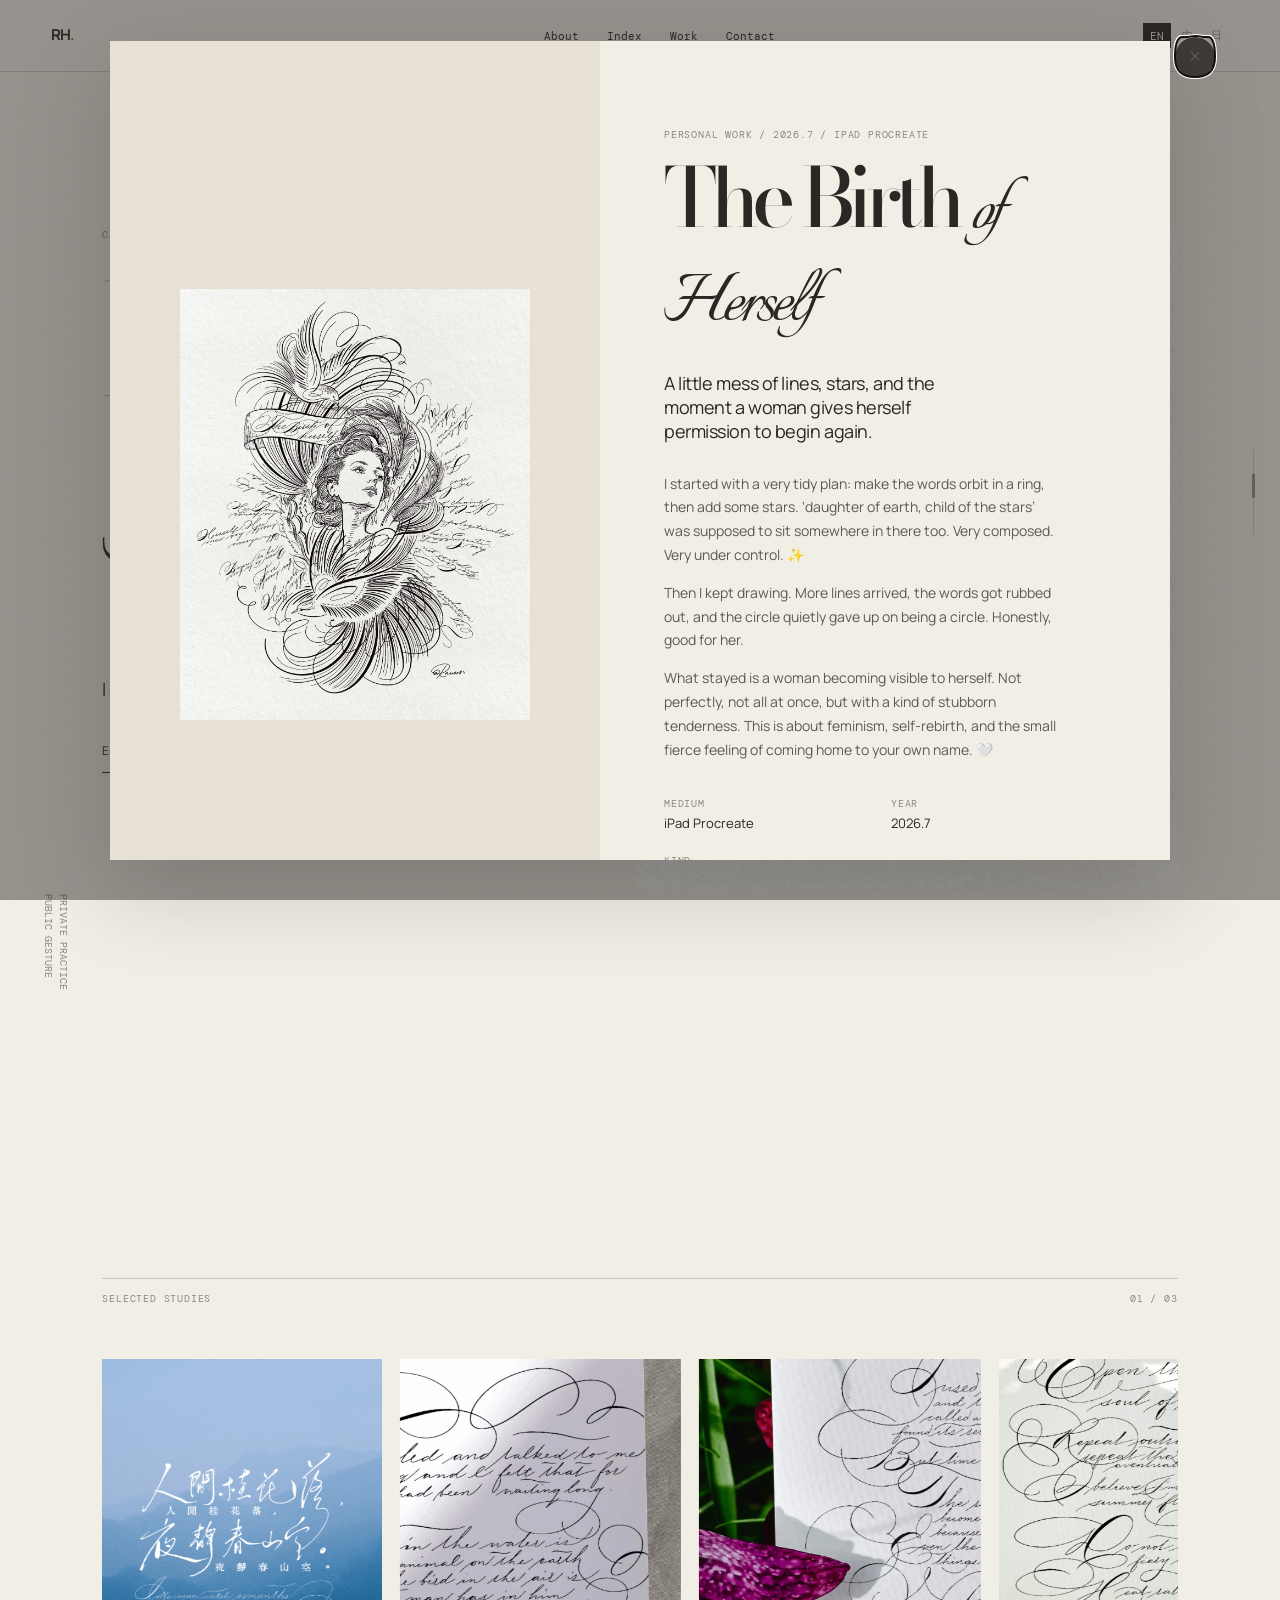
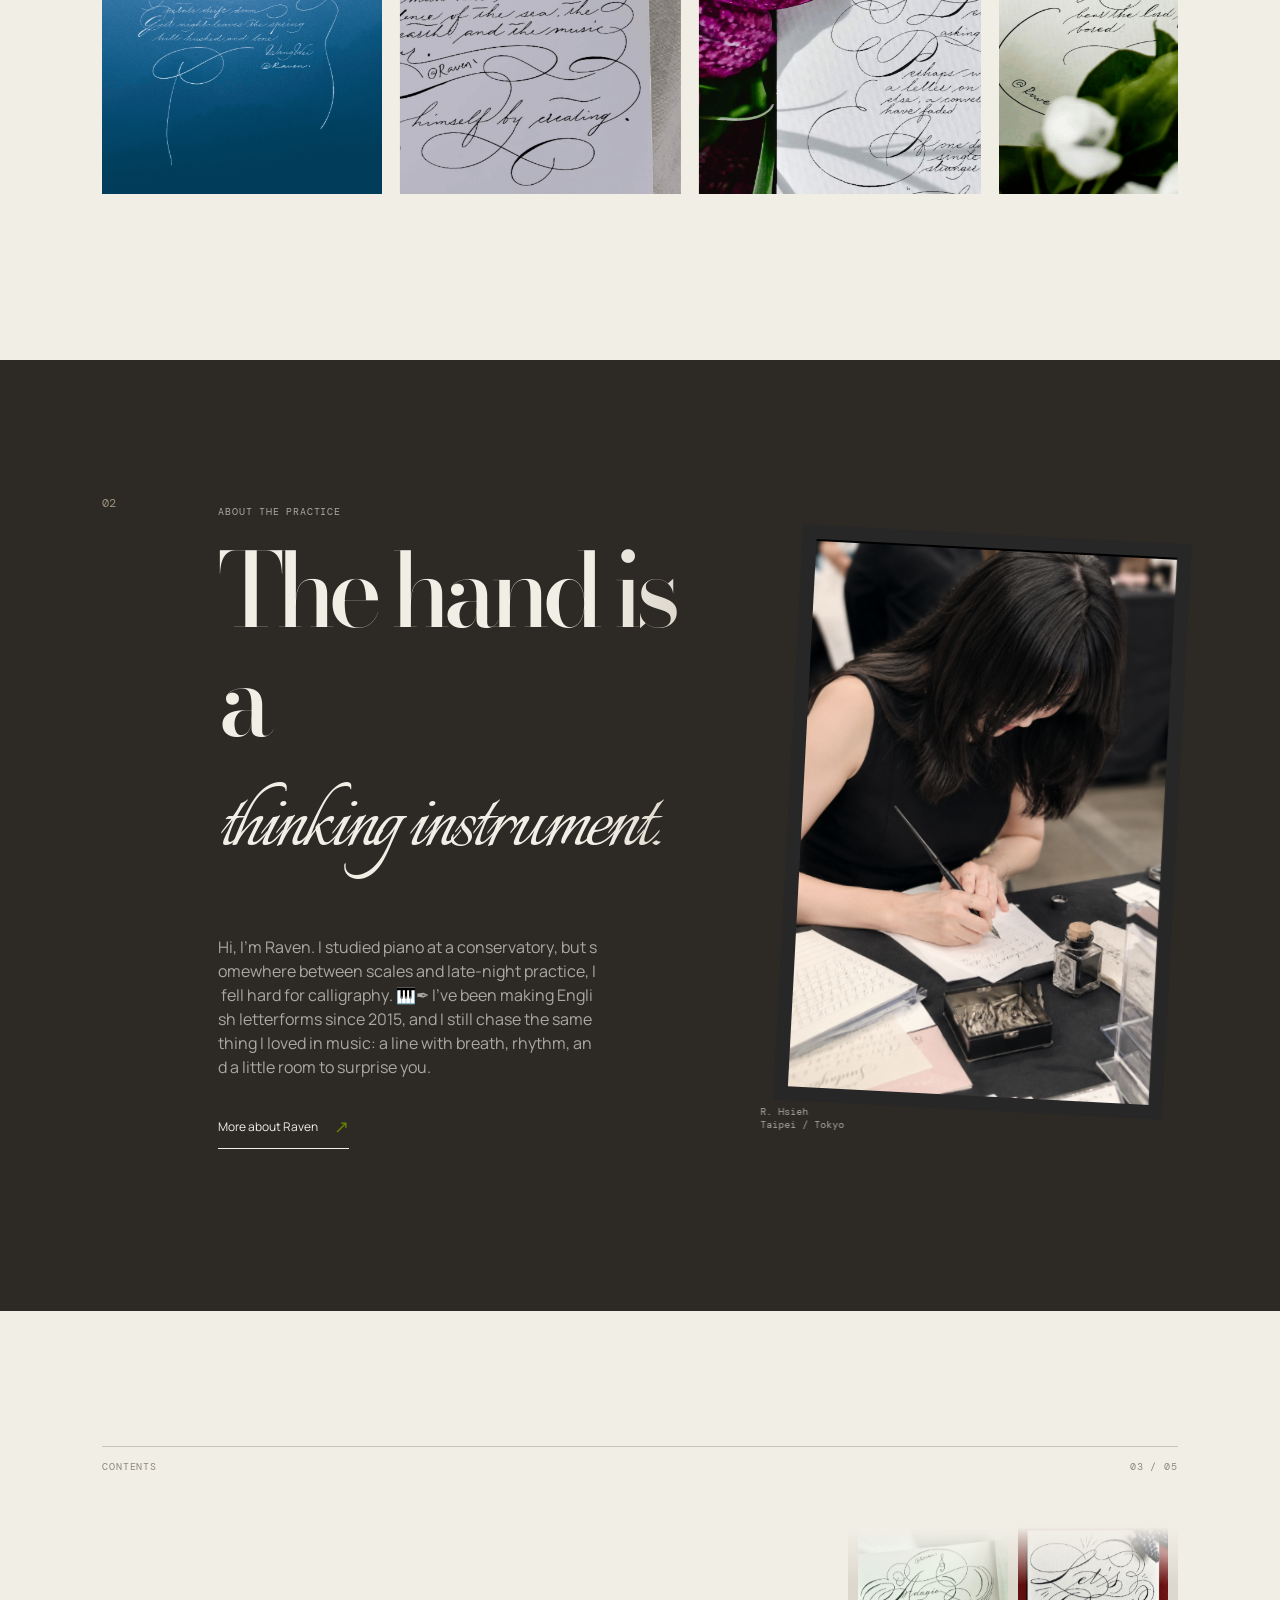
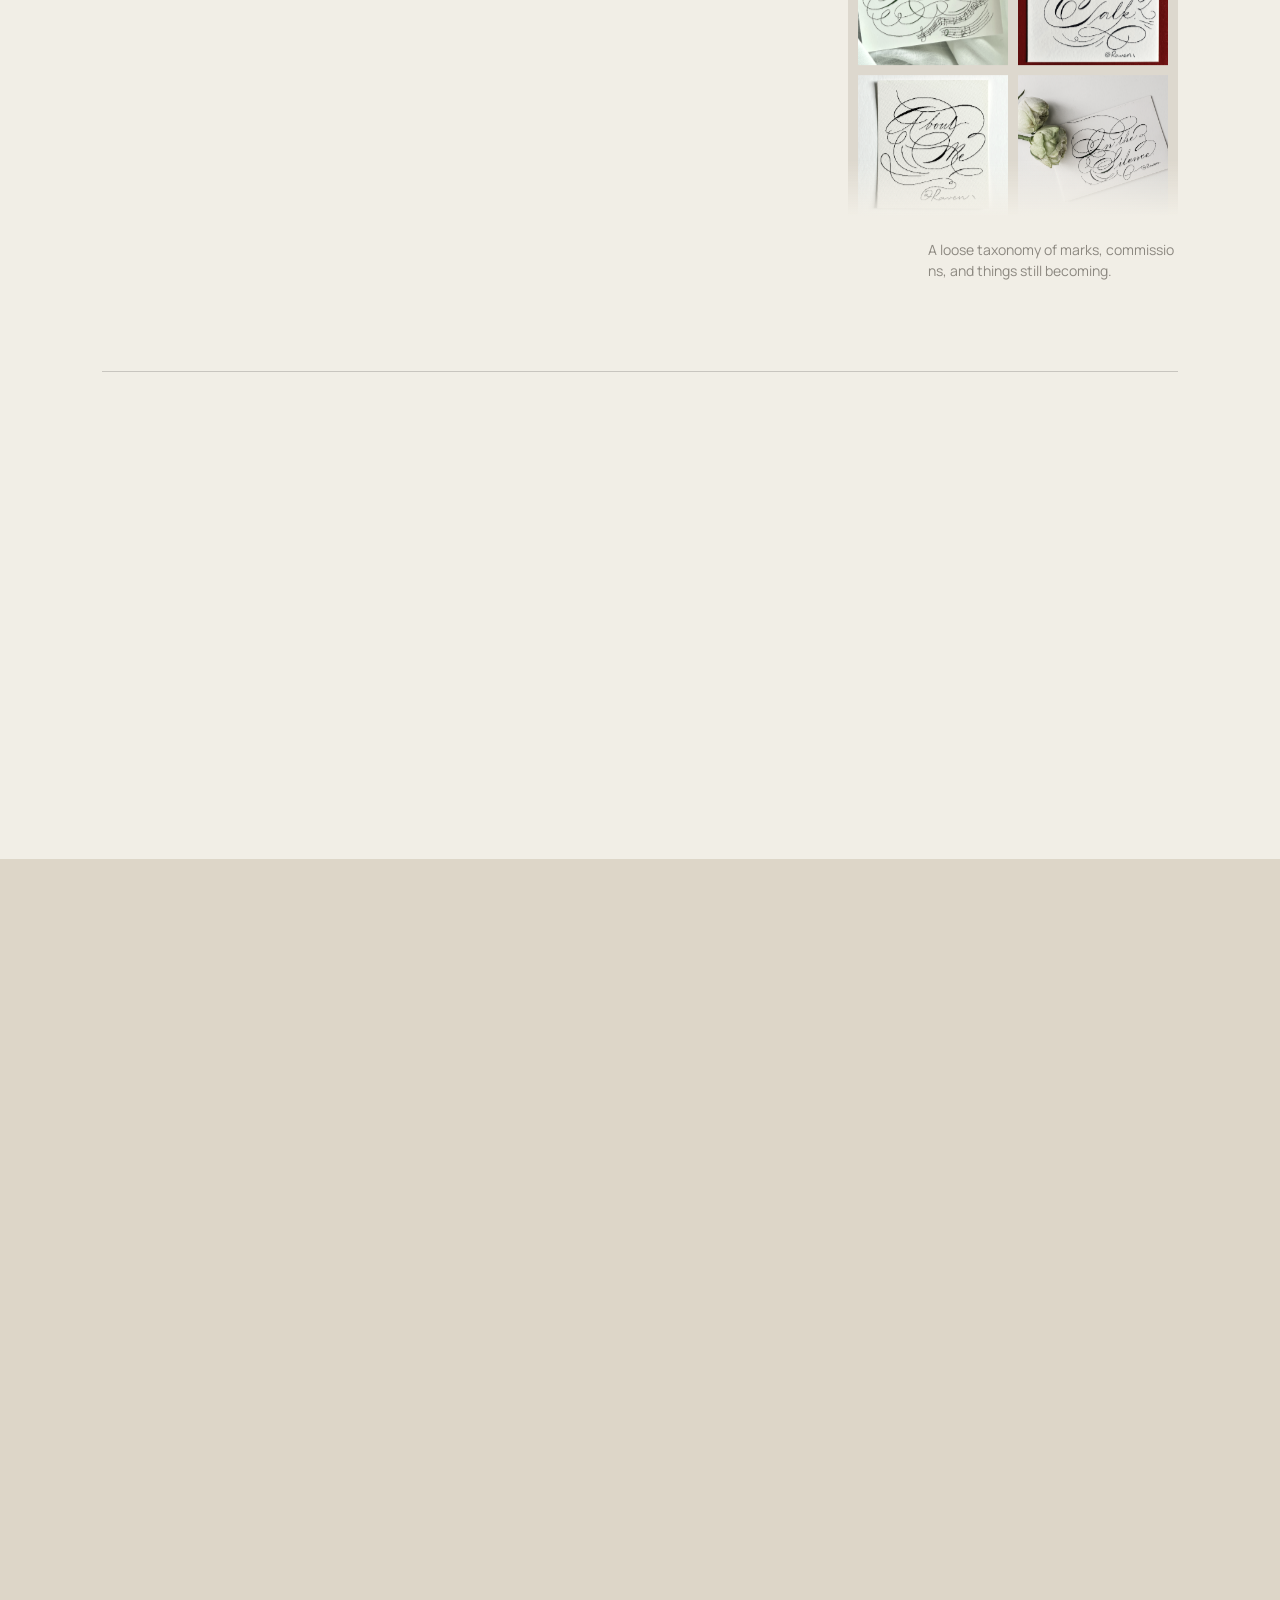
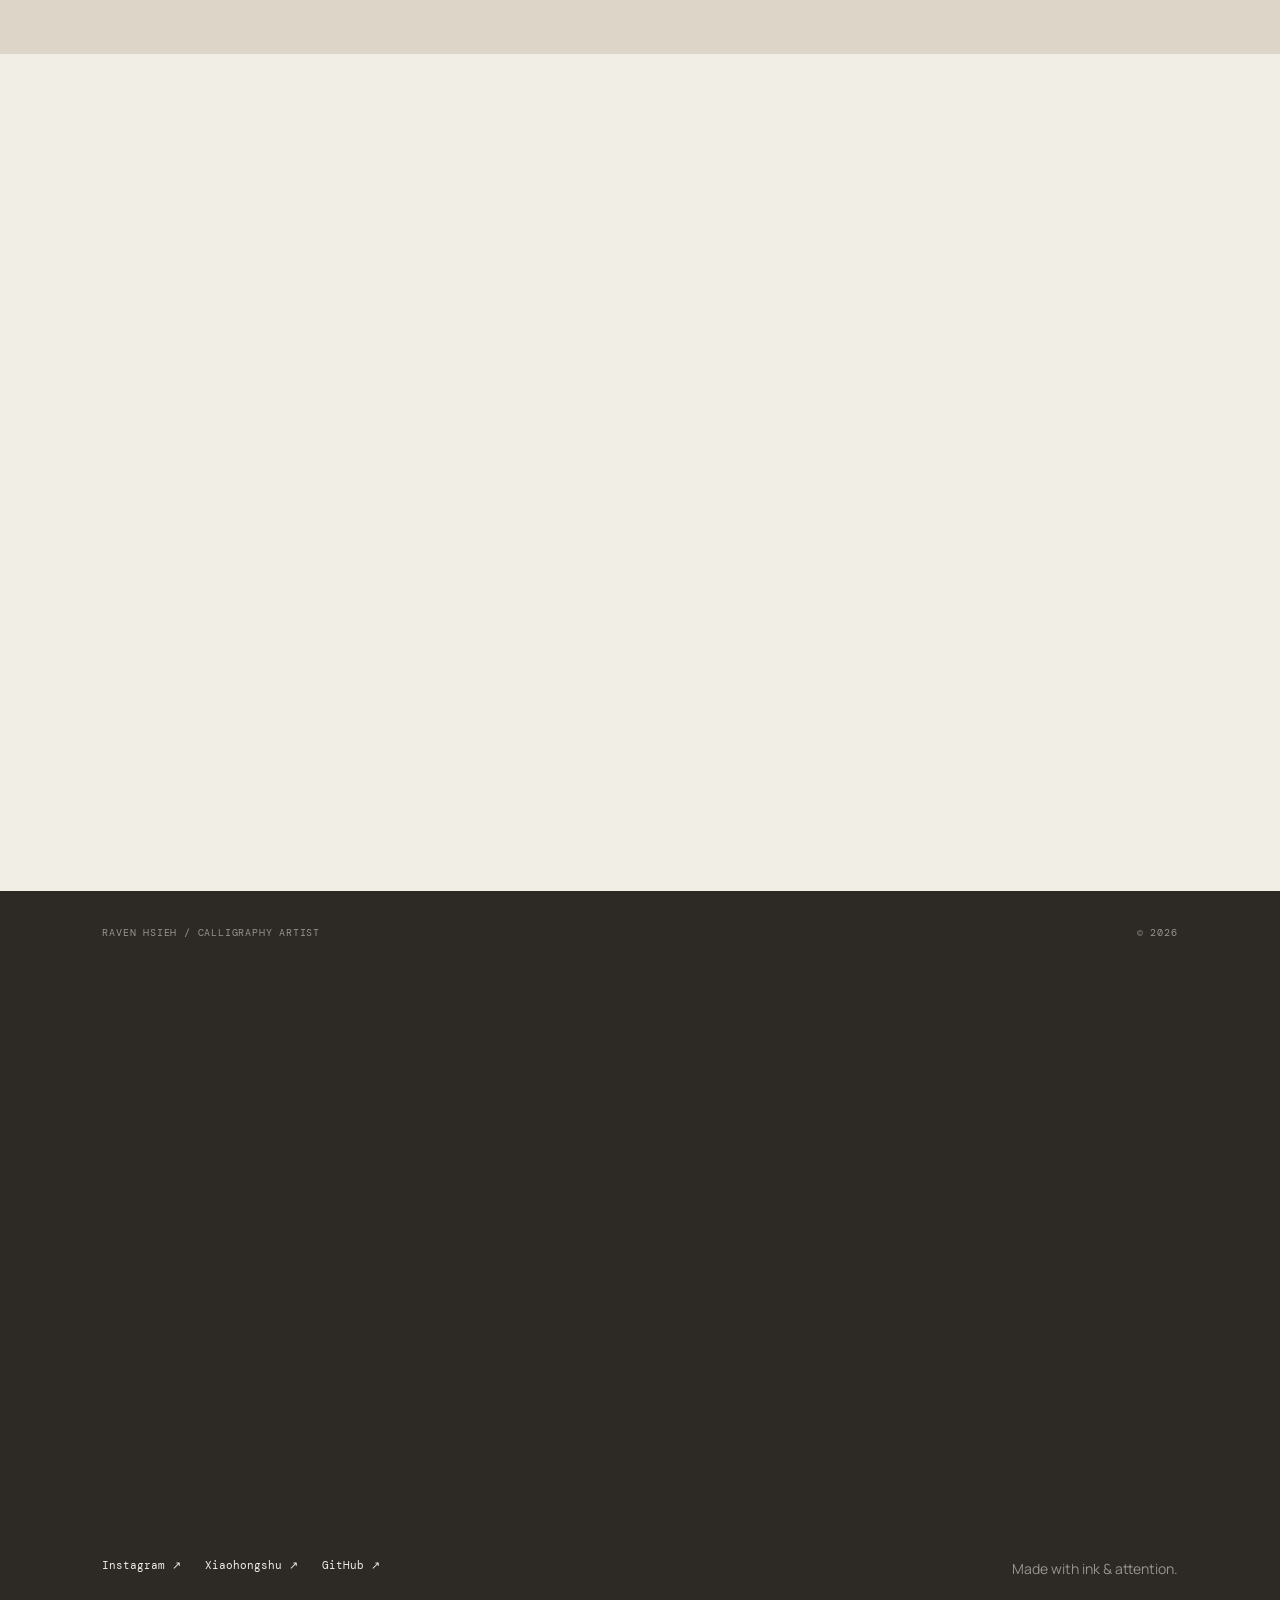
==== project.html @ c61dcfc4 "Publish Raven Hsieh calligraphy portfolio" ====
<!doctype html>
<html lang="en">
  <head><meta charset="UTF-8" /><meta name="viewport" content="width=device-width, initial-scale=1.0" /><title>Raven Hsieh / Project</title><link rel="stylesheet" href="styles.css" /></head>
  <body class="project-page">
    <div class="preloader" aria-label="Loading project"><div class="preloader-mark">RH<span>.</span></div><div class="preloader-line"><i></i></div><div class="preloader-note">opening study</div></div>
    <div class="t-page-slide page-transition" data-page="1" aria-hidden="true"><div class="t-page" data-page-id="1"><span>selected work</span></div><div class="t-page" data-page-id="2"><span>opening study</span></div></div><div class="quill-cursor" aria-hidden="true"><img src="assets/quill-cursor.png" alt="" /></div><div class="scroll-rail" aria-hidden="true"><i></i></div>
    <header class="site-header"><a class="wordmark" href="index.html">RH<span>.</span></a><nav class="primary-nav"><a href="index.html#about">About</a><a href="index.html#work">Work</a><a href="index.html#contact">Contact</a></nav><div class="language-switcher"><button class="language active" data-lang="en">EN</button><button class="language" data-lang="zh">中</button><button class="language" data-lang="ja">日</button></div></header>
    <main>
      <section class="project-hero section-pad scroll-panel is-current"><div class="section-label"><span>Selected project</span><span>Archive / <b id="project-number">01</b></span></div><div class="project-intro"><p class="eyebrow" id="project-type">Identity / 2025</p><h1 id="project-title" class="kinetic-title">Ritual <em>No. 01</em></h1><p id="project-summary" class="typing-copy">A study in the quiet tension between ceremony and the everyday mark.</p></div><div class="project-hero-art" id="project-art"><span id="project-mark">R</span></div></section>
      <section class="project-notes section-pad scroll-panel"><div><p class="eyebrow">The brief</p><p id="project-brief" class="typing-copy">A visual identity for a culture of slow attention.</p></div><div><p class="eyebrow">My role</p><p class="typing-copy">Art direction, lettering, identity system</p></div><div><p class="eyebrow">The gesture</p><p id="project-gesture" class="typing-copy">The final mark keeps the hand visible: imperfect, deliberate, alive.</p></div></section>
      <section class="project-gallery section-pad scroll-panel"><div class="gallery-large" id="gallery-large"><span id="gallery-word">ritual</span></div><div class="gallery-small gallery-warm"><span>01</span></div><div class="gallery-small gallery-dark"><span id="gallery-detail">the line returns</span></div></section>
      <section class="project-next section-pad scroll-panel"><a href="index.html#work" class="text-link"><span>Back to selected work</span><span class="arrow">↗</span></a><a href="index.html#contact" class="next-project"><span>Next gesture</span><strong class="kinetic-title">Commission a study ↗</strong></a></section>
    </main>
    <script src="script.js"></script>
  </body>
</html>
---- styles.css ----
@import url('https://fonts.googleapis.com/css2?family=Bodoni+Moda:opsz,wght@6..96,400;6..96,500&family=DM+Mono:wght@400;500&family=Italianno&family=Manrope:wght@400;500;600;700&display=swap');
:root{--ink:#151515;--paper:#e8e6df;--muted:#88877f;--acid:#d8ff35;--line:rgba(21,21,21,.2);--serif:'Oooh Baby',cursive;--sans:'Manrope',Arial,sans-serif;--mono:'DM Mono',monospace;--radius:2px}*{box-sizing:border-box}html{scroll-behavior:smooth}body{margin:0;background:var(--paper);color:var(--ink);font-family:var(--sans);font-size:14px;line-height:1.5;overflow-x:hidden}.site-noise{position:fixed;inset:0;pointer-events:none;opacity:.06;z-index:10;background-image:url("data:image/svg+xml,%3Csvg viewBox='0 0 180 180' xmlns='http://www.w3.org/2000/svg'%3E%3Cfilter id='n'%3E%3CfeTurbulence type='fractalNoise' baseFrequency='.8' numOctaves='4' stitchTiles='stitch'/%3E%3C/filter%3E%3Crect width='100%25' height='100%25' filter='url(%23n)' opacity='.25'/%3E%3C/svg%3E")}.site-header{height:72px;display:flex;align-items:center;justify-content:space-between;padding:0 4vw;border-bottom:1px solid var(--line);position:fixed;top:0;width:100%;z-index:20;background:rgba(232,230,223,.82);backdrop-filter:blur(16px)}.wordmark{font-size:15px;letter-spacing:-.06em;color:var(--ink);text-decoration:none;font-weight:700}.wordmark span,.arrow,.footer-email span{color:#648000}.primary-nav{display:flex;gap:28px;margin-left:8vw}.primary-nav a,.language,.socials a{font:11px var(--mono);text-decoration:none;color:var(--ink);background:none;border:0;cursor:pointer}.primary-nav a:hover,.socials a:hover{color:#648000}.language-switcher{display:flex;gap:4px}.language{padding:5px 7px;color:var(--muted)}.language.active{background:var(--ink);color:var(--paper)}.section-pad{padding-left:8vw;padding-right:8vw}.hero{padding-top:145px;min-height:100dvh;display:grid;grid-template-columns:1fr 1.12fr;position:relative;align-items:center;gap:4vw}.hero-copy{align-self:center;position:relative;z-index:2;margin-top:-6vh}.eyebrow,.section-label,.footer-label{font:10px var(--mono);text-transform:uppercase;letter-spacing:.08em;color:var(--muted)}h1,h2{font-weight:500;letter-spacing:-.08em;line-height:.92;margin:18px 0}h1{font-size:clamp(72px,12vw,180px);max-width:650px}h1 em,h2 em{font-family:var(--serif);font-style:normal;font-weight:400;letter-spacing:-.05em}.hero-manifesto{font-size:18px;letter-spacing:-.03em;max-width:230px;margin:32px 0 34px}.text-link{display:inline-flex;gap:16px;align-items:center;border-bottom:1px solid var(--ink);color:var(--ink);text-decoration:none;padding-bottom:8px;font-size:12px}.text-link:hover .arrow{transform:translate(4px,-4px)}.arrow{font-size:18px;transition:transform .3s}.hero-art{height:min(74vh,720px);min-height:430px;position:relative;overflow:hidden;background:#141414;cursor:none;transform-style:preserve-3d}.hero-art img{width:100%;height:100%;object-fit:cover;filter:saturate(.86) contrast(1.06);transition:transform .8s cubic-bezier(.16,1,.3,1)}.hero-art:hover img{transform:scale(1.06)}.art-frame:after{content:"";position:absolute;inset:14px;border:1px solid rgba(232,230,223,.36);pointer-events:none}.art-caption{position:absolute;bottom:18px;left:18px;right:18px;color:var(--paper);display:flex;justify-content:space-between;font:10px var(--mono);z-index:2}.cursor-hint{position:absolute;right:20px;top:20px;border:1px solid var(--acid);color:var(--acid);padding:5px 8px;font:9px var(--mono);z-index:2;opacity:0;transform:translateY(5px);transition:.3s}.hero-art:hover .cursor-hint{opacity:1;transform:none}.hero-orbit{position:absolute;width:45vw;height:45vw;max-width:680px;max-height:680px;right:-15vw;top:16vh;border:1px solid var(--line);border-radius:50%;z-index:-1}.hero-orbit span{position:absolute;width:8px;height:8px;background:var(--acid);border-radius:50%;top:16%;left:15%;animation:orbit 12s linear infinite}.hero-orbit span:nth-child(2){top:auto;left:auto;right:6%;bottom:24%;width:4px;height:4px;animation-duration:16s}.hero-orbit span:nth-child(3){top:45%;left:auto;right:-3%;width:3px;height:3px;animation-duration:20s}.hero-vertical{position:absolute;left:3.2vw;bottom:8vh;writing-mode:vertical-rl;font:10px var(--mono);color:var(--muted);line-height:1.5;text-transform:uppercase}.section-label{display:flex;justify-content:space-between;border-top:1px solid var(--line);padding-top:13px;margin-bottom:50px}.motion-strip{padding-top:15vh;padding-bottom:18vh}.motion-grid{display:grid;grid-template-columns:1fr 1fr 1.35fr;gap:18px;align-items:start}.motion-card{height:30vw;max-height:420px;min-height:240px;position:relative;overflow:hidden;background:#222;cursor:pointer}.motion-card figcaption{position:absolute;bottom:14px;left:14px;color:var(--paper);font:10px var(--mono)}.motion-card img{width:100%;height:100%;object-fit:cover;filter:grayscale(.7);transition:transform .8s}.motion-card:hover img{transform:scale(1.08) rotate(2deg)}.motion-a{background:#c9ff2f}.motion-b{background:#1b1b1b}.ink-shape{position:absolute;width:74%;height:34%;background:var(--ink);top:28%;left:8%;border-radius:55% 40% 8% 75%;transform:rotate(-18deg);animation:float 6s ease-in-out infinite}.motion-b .ink-shape{width:140%;height:24%;left:-16%;top:40%;background:var(--acid);border-radius:70% 25% 80% 10%;transform:rotate(26deg);animation-delay:-1.5s}.statement{min-height:100dvh;padding-top:15vh;padding-bottom:18vh;display:grid;grid-template-columns:.15fr 1.2fr .9fr;gap:4vw;align-items:center;background:#181818;color:var(--paper)}.statement .eyebrow,.statement p{color:#aaa99f}.statement h2,.services h2,.footer-main h2{font-size:clamp(56px,8vw,122px)}.statement-copy p:not(.eyebrow){max-width:380px;font-size:16px;margin:34px 0}.statement .text-link{color:var(--paper);border-color:var(--paper)}.statement-index{font:12px var(--mono);color:var(--acid);align-self:start}.portrait-frame{height:64vh;min-height:420px;position:relative;transform:rotate(3deg);background:#272727;padding:14px}.portrait-placeholder{height:100%;display:flex;align-items:flex-end;justify-content:space-between;padding:18px;background:linear-gradient(145deg,#53605a,#1f2623 50%,#b5b7a3);color:var(--paper);font:10px var(--mono)}.portrait-placeholder span:last-child{writing-mode:vertical-rl;color:rgba(232,230,223,.64)}.portrait-note{position:absolute;bottom:-30px;left:-12px;font:10px var(--mono);color:#aaa99f;transform:rotate(-3deg)}.index-section{padding-top:15vh;padding-bottom:18vh}.index-heading{display:grid;grid-template-columns:1fr .55fr;align-items:end;margin-bottom:10vh}.index-heading h2,.work-heading h2{font-size:clamp(64px,10vw,148px)}.index-heading p{max-width:250px;color:var(--muted);margin-bottom:12px}.index-list{margin:0;padding:0;list-style:none;border-top:1px solid var(--line)}.index-list li{display:grid;grid-template-columns:80px 1fr 30px;align-items:center;border-bottom:1px solid var(--line);padding:20px 0}.index-list li span{font:10px var(--mono);color:var(--muted)}.index-list li a{font-size:clamp(22px,3.5vw,48px);letter-spacing:-.05em;text-decoration:none;color:var(--ink)}.index-list li:hover a{font-family:var(--serif);color:#648000}.work-section{padding-top:15vh;padding-bottom:18vh;background:#d6d4cc}.work-heading{display:flex;justify-content:space-between;align-items:end;margin-bottom:7vh}.filter-row{display:flex;gap:8px}.filter{border:0;border-bottom:1px solid var(--line);font:10px var(--mono);padding:8px 0;margin-left:12px;background:none;cursor:pointer;color:var(--muted)}.filter.active{color:var(--ink);border-color:var(--ink)}.work-grid{display:grid;grid-template-columns:1.1fr .8fr;gap:6vw 3vw}.work-item.large{grid-row:span 2}.work-item.wide{grid-column:1/-1}.work-visual{position:relative;overflow:hidden;min-height:360px;background:#222;display:flex;align-items:center;justify-content:center}.work-item.large .work-visual{height:65vw;max-height:760px}.visual-one{background:#212121}.visual-one span{font-family:var(--serif);font-size:35vw;color:var(--acid);line-height:.6;transform:rotate(-15deg);transition:transform .7s}.work-item:hover .visual-one span{transform:rotate(-5deg) scale(1.08)}.visual-two{background:#c7ff32;align-items:flex-start;justify-content:flex-start;padding:35px}.visual-two span{font:clamp(32px,5vw,72px) var(--mono);line-height:.8;letter-spacing:-.14em;transform:rotate(-8deg)}.visual-three{background:#b3b2a6;align-items:flex-end;justify-content:flex-end;padding:30px}.visual-three span{font-family:var(--serif);font-size:150px;line-height:.62;writing-mode:vertical-rl;transform:rotate(15deg)}.visual-four{min-height:300px;background:#131313;align-items:center;justify-content:center}.visual-four span{color:var(--paper);font:clamp(40px,7vw,100px) var(--mono);line-height:.85;letter-spacing:-.13em;transform:rotate(-6deg)}.work-meta{display:grid;grid-template-columns:1fr 1fr 20px;padding-top:12px;border-top:1px solid var(--ink);margin-top:12px;align-items:start}.work-meta h3,.work-meta p{margin:0;font-size:12px;font-weight:500}.work-meta p,.work-meta>span{font:10px var(--mono);color:var(--muted)}.services{padding-top:15vh;padding-bottom:18vh}.services-layout{display:grid;grid-template-columns:1fr 1fr;gap:8vw}.service-intro{max-width:340px;margin:34px 0;font-size:16px}.magnetic-button{display:inline-flex;gap:28px;padding:16px 18px;border:1px solid var(--ink);color:var(--ink);text-decoration:none;font:11px var(--mono);transition:background .3s,color .3s,transform .25s}.magnetic-button:hover{background:var(--ink);color:var(--paper)}.magnetic-button span{color:var(--acid)}.service-list{border-top:1px solid var(--line)}.service-list>div{display:grid;grid-template-columns:35px 1fr;gap:10px;padding:18px 0;border-bottom:1px solid var(--line)}.service-list span{font:10px var(--mono);color:var(--muted)}.service-list strong{font-size:17px;font-weight:500}.service-list p{grid-column:2;margin:3px 0 0;color:var(--muted);max-width:300px}.site-footer{padding-top:35px;padding-bottom:32px;background:var(--ink);color:var(--paper);min-height:80vh;display:flex;flex-direction:column}.site-footer .footer-label,.site-footer .footer-bottom span{color:#96958e}.footer-top,.footer-bottom{display:flex;justify-content:space-between;gap:20px}.footer-main{margin:auto 0 12vh}.footer-main h2{margin-bottom:40px}.footer-email{font:clamp(18px,2.5vw,36px) var(--mono);color:var(--paper);text-decoration:none;border-bottom:1px solid #6c6b67;padding-bottom:10px}.footer-email:hover{color:var(--acid)}.socials{display:flex;gap:24px}.site-footer .socials a{color:var(--paper)}.site-footer .socials a:hover{color:var(--acid)}.reveal{opacity:0;transform:translateY(28px);transition:opacity .9s cubic-bezier(.16,1,.3,1),transform .9s cubic-bezier(.16,1,.3,1)}.reveal.visible{opacity:1;transform:translateY(0)}.tilt{transition:transform .3s cubic-bezier(.16,1,.3,1)}@keyframes float{0%,100%{transform:rotate(-18deg) translateY(0)}50%{transform:rotate(-14deg) translateY(-16px)}}@keyframes orbit{to{transform:rotate(360deg) translateX(20px) rotate(-360deg)}}@media (max-width:800px){.site-header{padding:0 5vw}.primary-nav{display:none}.section-pad{padding-left:5vw;padding-right:5vw}.hero{grid-template-columns:1fr;padding-top:120px;gap:30px}.hero-copy{margin-top:0}.hero-art{height:62vh;min-height:370px}.hero-vertical{display:none}.hero-orbit{width:95vw;height:95vw;top:20vh;right:-42vw}.motion-strip{padding-top:12vh}.motion-grid{grid-template-columns:1fr 1fr;gap:10px}.motion-card{height:48vw;min-height:180px}.motion-card:last-child{grid-column:1/-1;height:58vw}.statement{grid-template-columns:1fr;padding-top:13vh;gap:50px}.statement-index{display:none}.portrait-frame{height:110vw;min-height:370px;width:82%;margin-left:auto}.index-heading{grid-template-columns:1fr;gap:20px;margin-bottom:7vh}.work-heading{display:block}.filter-row{margin-top:30px}.work-grid{grid-template-columns:1fr;gap:45px}.work-item.large{grid-row:auto}.work-item.large .work-visual{height:120vw}.work-item.wide{grid-column:auto}.services-layout{grid-template-columns:1fr;gap:70px}.site-footer{min-height:75vh}.footer-main{margin:18vh 0}.footer-bottom{flex-direction:column}.socials{flex-wrap:wrap}}@media (prefers-reduced-motion:reduce){*,*:before,*:after{scroll-behavior:auto!important;animation:none!important;transition:none!important}.reveal{opacity:1;transform:none}}
/* Loading, page-to-page transition, and quill cursor layer */
.preloader{position:fixed;inset:0;background:var(--ink);color:var(--paper);z-index:100;display:grid;place-items:center;align-content:center;gap:18px;animation:preloader-out .9s 1.9s cubic-bezier(.76,0,.24,1) forwards;pointer-events:none}.preloader-mark{font:500 42px var(--display);letter-spacing:-.08em}.preloader-mark span{color:var(--acid)}.preloader-line{width:130px;height:1px;background:#575750;overflow:hidden}.preloader-line i{display:block;height:100%;background:var(--acid);transform:translateX(-100%);animation:loading-line 1.45s .15s cubic-bezier(.76,0,.24,1) forwards}.preloader-note{font:9px var(--mono);color:#96958e;text-transform:uppercase;letter-spacing:.1em}.page-transition{position:fixed;inset:0;background:var(--acid);z-index:90;transform:translateY(100%);display:grid;place-items:center;pointer-events:none}.page-transition span{font:500 30px var(--display);opacity:0}.page-transition.active{animation:page-wipe 1.05s cubic-bezier(.76,0,.24,1) both}.page-transition.active span{animation:transition-mark .8s .15s ease both}.quill-cursor{position:fixed;left:0;top:0;width:86px;height:86px;z-index:80;pointer-events:none;opacity:0;transform:translate(-16px,-15px) rotate(-18deg);filter:drop-shadow(0 5px 5px rgba(0,0,0,.18));transition:opacity .25s,filter .25s}.quill-cursor img{width:100%;height:100%;object-fit:contain}.quill-cursor.is-visible{opacity:1}.quill-cursor.is-hovering{filter:drop-shadow(0 0 7px var(--acid));transform:translate(-16px,-15px) rotate(-8deg) scale(1.16)}body.custom-cursor,.custom-cursor a,.custom-cursor button{cursor:none}.artwork-zone{cursor:none}.ink-burst{position:fixed;width:10px;height:10px;border-radius:50%;background:var(--acid);pointer-events:none;z-index:79;animation:ink-burst .7s ease-out forwards}.work-item .work-visual:after{content:"open study ↗";position:absolute;right:16px;top:16px;color:var(--acid);font:9px var(--mono);opacity:0;transform:translateY(5px);transition:.35s}.work-item:hover .work-visual:after{opacity:1;transform:none}@keyframes loading-line{to{transform:translateX(0)}}@keyframes preloader-out{to{opacity:0;visibility:hidden;transform:translateY(-100%)}}@keyframes page-wipe{0%{transform:translateY(100%)}42%{transform:translateY(0)}58%{transform:translateY(0)}100%{transform:translateY(-100%)}}@keyframes transition-mark{0%,100%{opacity:0;transform:translateY(15px)}45%,65%{opacity:1;transform:none}}@keyframes ink-burst{0%{opacity:.9;transform:scale(.3)}100%{opacity:0;transform:scale(4) translateY(-15px)}}
@media (max-width:800px){.quill-cursor{display:none}.artwork-zone{cursor:pointer}}
@media (prefers-reduced-motion:reduce){.preloader{animation-delay:.2s}.page-transition{display:none}}
:root{--display:'Bodoni Moda',Georgia,serif;--serif:'Italianno',cursive}h1,h2{font-family:var(--display)}.project-page{background:#eee9de}.project-hero{min-height:100dvh;padding-top:105px;padding-bottom:7vh}.project-intro{max-width:680px;margin:10vh 0 5vh}.project-intro h1{font-size:clamp(72px,12vw,176px);margin:18px 0}.project-intro h1 em{font-size:.8em}.project-intro>p:last-child{font-size:17px;max-width:330px;color:var(--muted)}.project-hero-art{height:52vh;min-height:360px;background:#a99e8a;position:relative;display:grid;place-items:center;overflow:hidden}.project-hero-art:after{content:"";position:absolute;inset:14px;border:1px solid rgba(42,39,36,.4)}.project-hero-art span{font:clamp(220px,36vw,540px) var(--serif);line-height:.5;color:#2d2925;transform:rotate(-14deg);transition:transform 1.4s cubic-bezier(.16,1,.3,1)}.project-hero-art:hover span{transform:rotate(-4deg) scale(1.08)}.project-notes{display:grid;grid-template-columns:1fr 1fr 1fr;gap:7vw;padding-top:14vh;padding-bottom:14vh;background:#2d2925;color:var(--paper)}.project-notes .eyebrow{color:#a39b8e}.project-notes p:last-child{max-width:260px;font-size:16px}.project-gallery{display:grid;grid-template-columns:1.25fr .75fr;gap:18px;padding-top:14vh;padding-bottom:14vh}.gallery-large{grid-row:span 2;min-height:680px;background:#4a443d;display:grid;place-items:center;overflow:hidden}.gallery-large span{font:clamp(110px,19vw,280px) var(--serif);color:#d8cfbf;transform:rotate(-10deg)}.gallery-small{min-height:320px;display:flex;align-items:flex-end;padding:20px}.gallery-warm{background:#b5aa98}.gallery-dark{background:#1e1c1a;color:var(--paper);font:16px var(--mono);justify-content:flex-end}.project-next{min-height:55vh;padding-top:12vh;padding-bottom:12vh;display:flex;justify-content:space-between;align-items:flex-end}.next-project{display:flex;flex-direction:column;gap:18px;color:var(--ink);text-decoration:none;text-align:right}.next-project span{font:10px var(--mono);color:var(--muted)}.next-project strong{font:clamp(24px,3vw,42px);font-weight:400;letter-spacing:-.06em}@media(max-width:800px){.project-notes{grid-template-columns:1fr;gap:45px}.project-gallery{grid-template-columns:1fr}.gallery-large{grid-row:auto;min-height:100vw}.gallery-small{min-height:60vw}.project-next{min-height:50vh;display:block}.next-project{margin-top:80px;text-align:left}}
:root{--display:'Bodoni Moda',Georgia,serif;--serif:'Italianno',cursive}h1,h2{font-family:var(--display)}.scroll-panel[data-transition="orb"]:before{border-radius:50%;inset:12% 18%;background:rgba(221,214,200,.84);transform:scale(0)}.scroll-panel[data-transition="orb"].is-current:before{animation:orb-reveal 1.25s cubic-bezier(.76,0,.24,1) both}.scroll-panel[data-transition="lift"]:before{background:#2d2925;transform:translateY(100%)}.scroll-panel[data-transition="lift"].is-current:before{animation:lift-reveal 1.15s cubic-bezier(.76,0,.24,1) both}.scroll-panel[data-transition="line"]:before{inset:0 0 0 auto;width:2px;background:var(--acid);transform:scaleY(0);transform-origin:top}.scroll-panel[data-transition="line"].is-current:before{animation:line-reveal 1.1s cubic-bezier(.76,0,.24,1) both}.scroll-panel[data-transition="split"]:before{background:var(--acid);transform:scaleX(0);transform-origin:left}.scroll-panel[data-transition="split"].is-current:before{animation:split-reveal 1.2s cubic-bezier(.76,0,.24,1) both}.scroll-panel[data-transition="soft"]:before{background:rgba(241,238,230,.92);filter:blur(16px);transform:translateY(45%);opacity:0}.scroll-panel[data-transition="soft"].is-current:before{animation:soft-reveal 1.4s cubic-bezier(.16,1,.3,1) both}.work-item{transition:transform .6s cubic-bezier(.16,1,.3,1),filter .6s}.work-item.is-selected{transform:scale(.96) rotate(-1deg);filter:brightness(.75)}.ink-burst-large{width:22px;height:22px;animation:ink-burst-large .65s cubic-bezier(.16,1,.3,1) forwards}@keyframes orb-reveal{0%{transform:scale(0)}55%{transform:scale(1.8)}100%{transform:scale(4)}}@keyframes lift-reveal{0%{transform:translateY(100%)}100%{transform:translateY(-100%)}}@keyframes line-reveal{0%{transform:scaleY(0)}45%{transform:scaleY(1)}100%{transform:scaleY(0) translateY(-100%)}}@keyframes split-reveal{0%{transform:scaleX(0)}50%{transform:scaleX(1)}100%{transform:scaleX(0) translateX(100%)}}@keyframes soft-reveal{0%{opacity:0;transform:translateY(45%)}45%{opacity:1;transform:translateY(0)}100%{opacity:0;transform:translateY(-45%)}}@keyframes ink-burst-large{0%{opacity:.9;transform:scale(.2)}100%{opacity:0;transform:scale(13)}}
:root{--display:'Bodoni Moda',Georgia,serif;--serif:'Italianno',cursive}h1,h2{font-family:var(--display)}
/* Scroll narrative and low-saturation palette */
:root{--paper:#f1eee6;--ink:#2a2724;--muted:#8c8880;--acid:#9b927d;--line:rgba(42,39,36,.2);--display:'Bodoni Moda',Georgia,serif;--serif:'Italianno',cursive}body{background:var(--paper);color:var(--ink)}.site-header{background:rgba(241,238,230,.86)}.statement,.site-footer{background:#2d2925}.motion-a,.motion-b,.visual-two{background:#b8b09e}.motion-b .ink-shape{background:#4a443d}.visual-one span{color:#d2c9b4}.visual-three{background:#c8c0b1}.work-section{background:#ddd6c8}.scroll-panel{position:relative;isolation:isolate;transition:transform 1.1s cubic-bezier(.16,1,.3,1),filter 1.1s cubic-bezier(.16,1,.3,1)}.scroll-panel:before{content:"";position:absolute;inset:0;z-index:5;background:linear-gradient(105deg,rgba(241,238,230,.96),rgba(241,238,230,.35) 45%,transparent 72%);transform:translateX(-105%);pointer-events:none}.scroll-panel.is-current:before{animation:section-wipe 1.25s cubic-bezier(.76,0,.24,1) both}.scroll-panel:not(.is-current){filter:saturate(.84);transform:scale(.992)}.scroll-panel.is-current{transform:scale(1)}.scroll-panel .reveal{transform:translateY(34px) skewY(1deg)}.scroll-panel .reveal.visible{transform:translateY(0) skewY(0)}.scroll-rail{position:fixed;right:2vw;top:50%;width:1px;height:84px;background:rgba(42,39,36,.18);z-index:30}.scroll-rail i{display:block;width:3px;margin-left:-1px;background:var(--acid);height:28%;transition:transform .7s cubic-bezier(.16,1,.3,1)}.quill-cursor.is-hidden{opacity:0!important}.feather-drift{position:fixed;width:25px;height:25px;z-index:79;pointer-events:none;opacity:.7;filter:grayscale(1);animation:feather-fall 1.8s cubic-bezier(.16,1,.3,1) forwards}.feather-drift img{width:100%;height:100%;object-fit:contain}.language,.language-switcher{cursor:auto!important}@keyframes section-wipe{0%{transform:translateX(-105%)}55%{transform:translateX(0)}100%{transform:translateX(105%)}}@keyframes feather-fall{0%{opacity:.65;transform:translate(0,0) rotate(-8deg) scale(.8)}100%{opacity:0;transform:translate(var(--drift-x),80px) rotate(38deg) scale(.26)}}
/* Keep the generated artwork subordinate to the warm neutral system. */
.hero-art img,.motion-card img{filter:saturate(.42) sepia(.08) contrast(1.04)}
.visual-max{padding:0;background:#d8d2c7}.visual-max img{width:100%;height:100%;object-fit:cover;object-position:center 48%;filter:saturate(.48) sepia(.06) contrast(1.03);transform:scale(1.01);transition:transform .8s cubic-bezier(.16,1,.3,1),filter .8s cubic-bezier(.16,1,.3,1)}.work-item:hover .visual-max img{transform:scale(1.055);filter:saturate(.58) sepia(.03) contrast(1.05)}
.work-item.large{grid-row:span 1}.work-item.large .work-visual{height:46vw;max-height:620px}.visual-persephone{padding:0;background:#d8d2c7}.visual-persephone img{width:100%;height:100%;object-fit:cover;object-position:center 45%;filter:saturate(.45) sepia(.05) contrast(1.04);transform:scale(1.012);transition:transform .8s cubic-bezier(.16,1,.3,1),filter .8s cubic-bezier(.16,1,.3,1)}.work-item:hover .visual-persephone img{transform:scale(1.06);filter:saturate(.56) sepia(.02) contrast(1.06)}
@media (max-width:800px){.work-item.large .work-visual{height:120vw}}
.index-side{display:grid;gap:22px;justify-items:end}.index-side .typing-copy{width:100%;margin:0}.vertical-index-flow{width:min(100%,330px);height:290px;position:relative;overflow:hidden;cursor:none;isolation:isolate;background:#ddd8ce}.vertical-index-flow:before,.vertical-index-flow:after{content:"";position:absolute;z-index:2;left:0;right:0;height:20%;pointer-events:none}.vertical-index-flow:before{top:0;background:linear-gradient(to bottom,var(--paper),rgba(241,238,230,0))}.vertical-index-flow:after{bottom:0;background:linear-gradient(to top,var(--paper),rgba(241,238,230,0))}.vertical-index-track{display:flex;flex-direction:column;width:100%;will-change:transform}.vertical-index-set{display:grid;grid-template-columns:1fr 1fr;gap:10px;padding:0 10px 10px}.vertical-index-set img{width:100%;height:140px;display:block;object-fit:cover;filter:saturate(.52) sepia(.05) contrast(1.03);transition:filter .45s cubic-bezier(.16,1,.3,1),transform .45s cubic-bezier(.16,1,.3,1)}.vertical-index-flow:hover .vertical-index-set img{filter:saturate(.65) sepia(.02) contrast(1.06)}@media(max-width:800px){.index-side{justify-items:start}.vertical-index-flow{width:100%;height:220px}.vertical-index-set img{height:108px}}@media(prefers-reduced-motion:reduce){.vertical-index-flow{overflow-y:auto;cursor:auto}.vertical-index-track{transform:none!important}.vertical-index-set:nth-child(2){display:none}}
.visual-wedding,.visual-garden{display:block;min-height:0;height:auto;padding:0;background:#efede6}.visual-wedding img,.visual-garden img{display:block;width:100%;height:auto;max-width:100%;object-fit:contain;filter:none;transform:none!important}
.work-heading{margin-bottom:clamp(22px,3vh,38px)}.visual-wedding,.visual-garden{transition:transform .65s cubic-bezier(.16,1,.3,1),box-shadow .65s cubic-bezier(.16,1,.3,1),filter .65s cubic-bezier(.16,1,.3,1);will-change:transform}.work-item:hover .visual-wedding,.work-item:hover .visual-garden{transform:translate3d(0,-10px,0);box-shadow:0 18px 34px rgba(42,39,36,.16);filter:brightness(1.015) contrast(1.025)}.work-item:hover .visual-wedding img,.work-item:hover .visual-garden img{filter:none!important}
.work-heading{margin-bottom:12px!important}.work-grid{margin-top:0!important}
.work-heading>.kinetic-title{display:none!important}.work-heading{min-height:0!important}
.site-noise{contain:paint;will-change:opacity}.scroll-panel,.scroll-panel:not(.is-current),.scroll-panel.is-current{filter:none!important;transform:none!important;transition:none!important}.work-visual{isolation:isolate;transform:translateZ(0)}.work-item,.work-visual,.work-visual img,.portrait-frame,.study-card,.vertical-index-flow{backface-visibility:hidden}
/* Reference-inspired image-led transition: no full-screen cover layer. */
.page-transition{display:none!important}.scroll-panel:before{display:none!important}.hero{position:sticky;top:0;height:100dvh;min-height:100dvh;z-index:1;overflow:visible}.hero-art{transform:scale(calc(1 + var(--hero-progress,0) * .22)) translateY(calc(var(--hero-progress,0) * -5vh));transform-origin:50% 50%;transition:transform .12s linear,filter .7s}.hero-art img{transition:transform .8s cubic-bezier(.16,1,.3,1),filter .8s}.hero-art{filter:blur(calc(var(--hero-progress,0) * 1.8px))}.motion-strip{position:relative;z-index:2;background:var(--paper)}.hero-copy{transition:opacity .2s linear,transform .2s linear;opacity:calc(1 - var(--hero-progress,0) * 1.5);transform:translateY(calc(var(--hero-progress,0) * -4vh))}.motion-strip .section-label,.motion-strip .motion-grid{position:relative;z-index:3}.feather-drift{width:16px;height:16px;opacity:.55;animation-duration:3.2s}.feather-drift img{filter:grayscale(1) contrast(.75)}
.feather-drift img{content:url('assets/feather-fall.png')}.feather-drift:nth-child(3n){animation-duration:3.8s}.feather-drift:nth-child(4n){animation-duration:4.4s}.feather-drift:nth-child(5n){animation-delay:.35s}
.hero{position:relative;top:auto;height:auto;min-height:118dvh;z-index:1;overflow:visible;padding-bottom:18vh}.hero-art{position:relative;top:auto;z-index:2;margin-bottom:-8vh;transform:scale(calc(1 + var(--hero-progress,0) * .2)) translateY(calc(var(--hero-progress,0) * -5vh));transform-origin:50% 50%;transition:transform .12s linear,filter .7s}.hero-copy{position:relative;z-index:3}.motion-strip{position:relative;z-index:4;margin-top:0;padding-top:24vh;background:var(--paper)}
.page-transition{display:none!important;position:fixed;inset:0;z-index:90;pointer-events:none;overflow:hidden}.page-transition.is-running{display:block!important}.t-page-slide .t-page{position:absolute;inset:0;display:grid;place-items:center;opacity:0;pointer-events:none;transform:translateX(8px);filter:blur(3px);background:rgba(241,238,230,.94);transition:opacity 560ms cubic-bezier(.22,1,.36,1),transform 620ms cubic-bezier(.22,1,.36,1),filter 620ms cubic-bezier(.22,1,.36,1);will-change:opacity,transform,filter}.t-page-slide .t-page[data-page-id="1"]{transform:translateX(-24px)}.t-page-slide .t-page[data-page-id="2"]{transform:translateX(24px);background:#d8d0c0}.t-page-slide[data-page="2"] .t-page[data-page-id="2"]{opacity:1;transform:translateX(0);filter:blur(0);pointer-events:auto;transition-delay:70ms}.t-page-slide[data-page="2"] .t-page[data-page-id="1"]{opacity:0;transform:translateX(-34px);filter:blur(5px)}.t-page-slide .t-page span{font:11px var(--mono);text-transform:uppercase;letter-spacing:.12em;color:#5f584e}.t-page-slide .t-page[data-page-id="2"] span{color:#5f584e}@media(prefers-reduced-motion:reduce){.t-page-slide .t-page{transition:none!important}}
.kinetic-title{--kinetic-ink-a:var(--ink);--kinetic-ink-b:#aaa08d;clip-path:inset(0 100% 0 0);transform:scaleX(.78);transform-origin:left center;letter-spacing:-.14em;opacity:.2;background:linear-gradient(90deg,var(--kinetic-ink-a) 0%,var(--kinetic-ink-a) 32%,var(--kinetic-ink-b) 50%,var(--kinetic-ink-a) 68%,var(--kinetic-ink-a) 100%);background-size:230% 100%;background-position:100% 50%;-webkit-background-clip:text;background-clip:text;color:transparent;-webkit-text-fill-color:transparent}.statement .kinetic-title,.site-footer .kinetic-title{--kinetic-ink-a:var(--paper);--kinetic-ink-b:#bbb09e}.scroll-panel.is-current .kinetic-title{animation:title-spread 1.28s cubic-bezier(.16,1,.3,1) forwards}.scroll-panel.is-reversing .kinetic-title{animation:title-spread 1.28s cubic-bezier(.16,1,.3,1) reverse forwards}.typing-copy{min-height:1.5em}.typing-copy .type-char{display:inline-block;white-space:pre;opacity:0;transform:translateY(.28em);animation:type-in .045s cubic-bezier(.16,1,.3,1) forwards}.scroll-panel.is-reversing .typing-copy .type-char{animation:type-in .035s cubic-bezier(.76,0,.24,1) reverse forwards}.project-intro .typing-copy{max-width:36ch}@keyframes title-spread{0%{clip-path:inset(0 100% 0 0);transform:scaleX(.78);letter-spacing:-.14em;opacity:.15;background-position:100% 50%}52%{clip-path:inset(0 0 0 0);transform:scaleX(1.018);letter-spacing:-.055em;opacity:1;background-position:48% 50%}100%{clip-path:inset(0 0 0 0);transform:scaleX(1);letter-spacing:-.08em;opacity:1;background-position:0% 50%}}@keyframes type-in{to{opacity:1;transform:translateY(0)}}

/* Work now opens as a compact archive sheet instead of leaving the portfolio. */
.visual-herself{background:#e8e3d9}.visual-herself img{width:100%;height:100%;object-fit:cover;object-position:center 44%;filter:grayscale(1) contrast(1.04);transition:transform .9s cubic-bezier(.16,1,.3,1),filter .9s cubic-bezier(.16,1,.3,1)}.work-item:hover .visual-herself img{transform:scale(1.045);filter:grayscale(.35) contrast(1.02)}.project-modal{position:fixed;inset:0;z-index:120;display:grid;place-items:center;padding:4vh 5vw;visibility:hidden;pointer-events:none}.project-modal-backdrop{position:absolute;inset:0;background:rgba(42,39,36,.46);backdrop-filter:blur(0);opacity:0;transition:opacity .52s ease,backdrop-filter .52s ease}.project-modal-sheet{position:relative;z-index:1;display:grid;grid-template-columns:minmax(280px,.86fr) minmax(330px,1fr);width:min(1060px,100%);max-height:91dvh;overflow:auto;background:var(--paper);box-shadow:0 28px 88px rgba(33,30,27,.2);opacity:0;transform:translateY(28px) scale(.965);transition:transform .72s cubic-bezier(.16,1,.3,1),opacity .52s ease}.project-modal.is-open{visibility:visible;pointer-events:auto}.project-modal.is-open .project-modal-backdrop{opacity:1;backdrop-filter:blur(10px)}.project-modal.is-open .project-modal-sheet{opacity:1;transform:translateY(0) scale(1)}.project-modal-close{position:fixed;right:5vw;top:4vh;z-index:2;width:42px;height:42px;border:1px solid rgba(241,238,230,.65);border-radius:50%;background:rgba(42,39,36,.82);color:var(--paper);font:28px/36px var(--display);cursor:pointer;opacity:0;transform:rotate(-80deg) scale(.7);transition:transform .55s cubic-bezier(.16,1,.3,1),opacity .3s}.project-modal.is-open .project-modal-close{opacity:1;transform:rotate(0) scale(1)}.project-modal-close:hover{background:var(--paper);color:var(--ink)}.modal-image-wrap{min-height:560px;background:#e6e0d5;display:grid;place-items:center;padding:5.5vw}.modal-image-wrap img{width:100%;max-height:72dvh;object-fit:contain;display:block;filter:grayscale(1) contrast(1.04)}.modal-copy{padding:clamp(36px,6vw,82px) clamp(28px,5vw,70px);align-self:center}.modal-meta,.modal-details dt{font:10px var(--mono);text-transform:uppercase;letter-spacing:.08em;color:var(--muted)}.modal-copy h2{font-size:clamp(54px,6.4vw,94px);line-height:.94;margin:18px 0 28px}.modal-lede{font-size:18px;line-height:1.35;letter-spacing:-.025em;margin:0 0 28px;max-width:30ch}.modal-story{font-size:14px;line-height:1.7;color:#5e5951;max-width:44ch}.modal-story p{margin:0 0 14px}.modal-details{margin:36px 0 0;display:grid;grid-template-columns:1fr 1fr;gap:20px 12px}.modal-details div:last-child{grid-column:1/-1}.modal-details dt{margin-bottom:4px}.modal-details dd{margin:0;font-size:13px}.modal-open{overflow:hidden}@media(max-width:800px){.project-modal{padding:10px}.project-modal-sheet{grid-template-columns:1fr;max-height:94dvh}.modal-image-wrap{min-height:44dvh;padding:28px}.modal-image-wrap img{max-height:48dvh}.modal-copy{padding:38px 28px}.project-modal-close{right:18px;top:16px}.modal-copy h2{font-size:56px}.modal-details{grid-template-columns:1fr}}

/* Preserve the supplied drawing at native quality: no blur, desaturation, or softening filters. */
.hero-art{filter:none!important}.hero-art img,.visual-herself img,.modal-image-wrap img{filter:none!important;image-rendering:auto}.hero-art:hover img{transform:scale(1.018)}.work-item:hover .visual-herself img{filter:none!important}

/* The supplied artwork is a vertical original, so it keeps its full 2547:3142 proportion on the archive page. */
.hero-art{height:auto;min-height:0;aspect-ratio:2547/3142;background:#f7f5ef}.hero-art img{object-fit:contain;object-position:center;transform:none!important}.visual-herself img{object-fit:contain;object-position:center;background:#f7f5ef}@media(max-width:800px){.hero-art{height:auto;min-height:0;aspect-ratio:2547/3142}}

/* Modal: a visible paper-pull path in both directions, with the system cursor restored for reading. */
.project-modal{transition:visibility 0s .82s}.project-modal.is-open{transition-delay:0s}.project-modal::before,.project-modal::after{content:"";position:absolute;z-index:0;pointer-events:none;width:min(880px,88vw);height:min(72dvh,680px);background:rgba(241,238,230,.5);opacity:0;transform:translate3d(-11vw,11vh,0) rotate(-4.5deg) scale(.89);transform-origin:30% 70%;transition:transform .82s cubic-bezier(.16,1,.3,1),opacity .52s ease}.project-modal::after{background:rgba(241,238,230,.26);transform:translate3d(-18vw,17vh,0) rotate(-7deg) scale(.83);transition-delay:.06s}.project-modal.is-open::before{opacity:.72;transform:translate3d(-2vw,2vh,0) rotate(-1.4deg) scale(.98)}.project-modal.is-open::after{opacity:.42;transform:translate3d(-5vw,5vh,0) rotate(-2.8deg) scale(.94)}.project-modal-sheet{transform:translate3d(-13vw,12vh,0) rotate(-4deg) scale(.91);transform-origin:20% 75%;transition:transform .82s cubic-bezier(.16,1,.3,1),opacity .46s ease}.project-modal.is-open .project-modal-sheet{transform:translate3d(0,0,0) rotate(0) scale(1)}.modal-open,.modal-open *{cursor:auto!important}.modal-open .quill-cursor{opacity:0!important}.hero.scroll-panel.is-reversing .kinetic-title{animation:title-spread 1.28s cubic-bezier(.16,1,.3,1) forwards!important}.hero.scroll-panel.is-reversing .typing-copy .type-char{animation:type-in .045s cubic-bezier(.16,1,.3,1) forwards!important}@media(max-width:800px){.project-modal::before{transform:translate3d(-12vw,8vh,0) rotate(-4deg) scale(.9)}.project-modal::after{transform:translate3d(-18vw,12vh,0) rotate(-6deg) scale(.84)}.project-modal-sheet{transform:translate3d(-14vw,10vh,0) rotate(-3deg) scale(.92)}}

/* Keep the paper trail on compositor layers. Animated backdrop blur is intentionally omitted to avoid dropped frames. */
.project-modal-backdrop{backdrop-filter:none!important;-webkit-backdrop-filter:none!important;will-change:opacity;transition:opacity .38s ease!important}.project-modal::before,.project-modal::after,.project-modal-sheet{will-change:transform,opacity;backface-visibility:hidden;contain:paint}.project-modal::before,.project-modal::after{transition:transform .68s cubic-bezier(.22,1,.36,1),opacity .34s ease}.project-modal-sheet{transition:transform .68s cubic-bezier(.22,1,.36,1),opacity .32s ease}.project-modal-close{will-change:transform,opacity}

/* Home opening sequence: name first, then the manifesto after a deliberate breath. */
body.intro-staging .hero .kinetic-title{animation:none!important;clip-path:inset(0 100% 0 0);transform:scaleX(.78);opacity:0}body.intro-staging .hero .typing-copy .type-char{animation:none!important;opacity:0;transform:translateY(.28em)}body.intro-staging .hero-copy .eyebrow,body.intro-staging .hero-copy .text-link{opacity:0}.hero-intro-ready .hero .kinetic-title{animation:title-spread 1.34s cubic-bezier(.16,1,.3,1) forwards!important}.hero-intro-ready .hero-copy .eyebrow,.hero-intro-ready .hero-copy .text-link{animation:hero-fade .5s 1.65s ease forwards}@keyframes hero-fade{to{opacity:1}}

/* Five supplied GIF studies form a continuous moving ribbon. */
.study-marquee{width:100%;overflow:hidden;cursor:none;padding:4px 0}.study-track{display:flex;width:max-content;will-change:transform}.study-set{display:flex;gap:18px;padding-right:18px}.study-card{flex:0 0 clamp(210px,22vw,320px);margin:0;position:relative;overflow:hidden;background:#dcd5c7;transform:translateZ(0);transition:transform .45s cubic-bezier(.16,1,.3,1),filter .45s}.study-card img{display:block;width:100%;height:clamp(300px,34vw,510px);object-fit:cover;transition:transform .7s cubic-bezier(.16,1,.3,1)}.study-card figcaption{position:absolute;left:12px;bottom:10px;color:#f6f2e9;font:9px var(--mono);letter-spacing:.08em;text-transform:uppercase;text-shadow:0 1px 8px rgba(0,0,0,.35);opacity:0;transition:opacity .3s}.study-card:hover{transform:translateY(-8px) scale(1.015);filter:contrast(1.04)}.study-card:hover img{transform:scale(1.035)}.study-card:hover figcaption{opacity:1}@media(max-width:800px){.study-set{gap:12px;padding-right:12px}.study-card{flex-basis:190px}.study-card img{height:285px}}@media(prefers-reduced-motion:reduce){.study-track{overflow-x:auto}.study-marquee{overflow-x:auto}}

.portrait-frame>img{width:100%;height:100%;display:block;object-fit:cover;object-position:center 48%;filter:saturate(.78) contrast(1.02)}

/* Stabilise the self-portrait chapter at the scroll hand-off: no parent filter/scale thrashing. */
.motion-strip.scroll-panel,.statement.scroll-panel{filter:none!important;transform:none!important;transition:none}.statement{isolation:isolate}.statement .portrait-frame{will-change:transform,opacity;backface-visibility:hidden;transform:translate3d(0,28px,0) rotate(3deg)!important;transition:transform .85s cubic-bezier(.16,1,.3,1),opacity .85s cubic-bezier(.16,1,.3,1)!important}.statement .portrait-frame.visible{opacity:1;transform:translate3d(0,0,0) rotate(3deg)!important}.statement .portrait-frame>img{backface-visibility:hidden;transform:translateZ(0)}

/* This chapter settles after its first reveal instead of replaying while the reader scrolls back. */
.statement.scroll-panel.is-reversing .kinetic-title{animation:title-spread 1.28s cubic-bezier(.16,1,.3,1) forwards!important}.statement.scroll-panel.is-reversing .typing-copy .type-char{animation:type-in .045s cubic-bezier(.16,1,.3,1) forwards!important}

/* A small paper hello is anchored above Raven's head while the portrait is being explored. */
.portrait-frame{overflow:visible;cursor:none}.portrait-frame>img{transition:transform .9s cubic-bezier(.16,1,.3,1),filter .9s cubic-bezier(.16,1,.3,1)}.portrait-hello{position:absolute;z-index:3;top:-9%;left:31%;width:43%;opacity:0;pointer-events:none;transform:translate3d(-14px,18px,0) rotate(-5deg) scale(.78);transform-origin:20% 90%;transition:opacity .35s ease,transform .68s cubic-bezier(.16,1,.3,1)}.portrait-hello>img{display:block;width:100%;height:auto;opacity:.64;filter:drop-shadow(0 8px 12px rgba(0,0,0,.12))}.portrait-hello span{position:absolute;left:50%;top:43%;transform:translate(-50%,-50%) rotate(5deg);font:clamp(28px,3.2vw,48px) var(--serif);color:#38332d;white-space:nowrap}.portrait-frame:hover>img{transform:scale(1.025) translateY(4px);filter:saturate(.9) contrast(1.04)}.portrait-frame:hover .portrait-hello{opacity:1;transform:translate3d(0,0,0) rotate(-5deg) scale(1)}.statement:not(.about-revealed) .statement-copy .typing-copy .type-char{animation:none!important;opacity:0}@media(max-width:800px){.portrait-hello{left:25%;top:-6%;width:48%}}

/* Reserve space for italic descenders in every kinetic display headline. */
.kinetic-title{line-height:1.06!important;padding-bottom:.12em;overflow:visible}.kinetic-title em{display:inline-block;padding-bottom:.08em}

.visual-mary{background:#f5f2eb;padding:0}.visual-mary img{width:100%;height:100%;display:block;object-fit:cover;object-position:center;filter:saturate(.78) contrast(1.02);transition:transform .9s cubic-bezier(.16,1,.3,1),filter .9s cubic-bezier(.16,1,.3,1)}.work-item:hover .visual-mary img{transform:scale(1.035);filter:saturate(.96) contrast(1.03)}
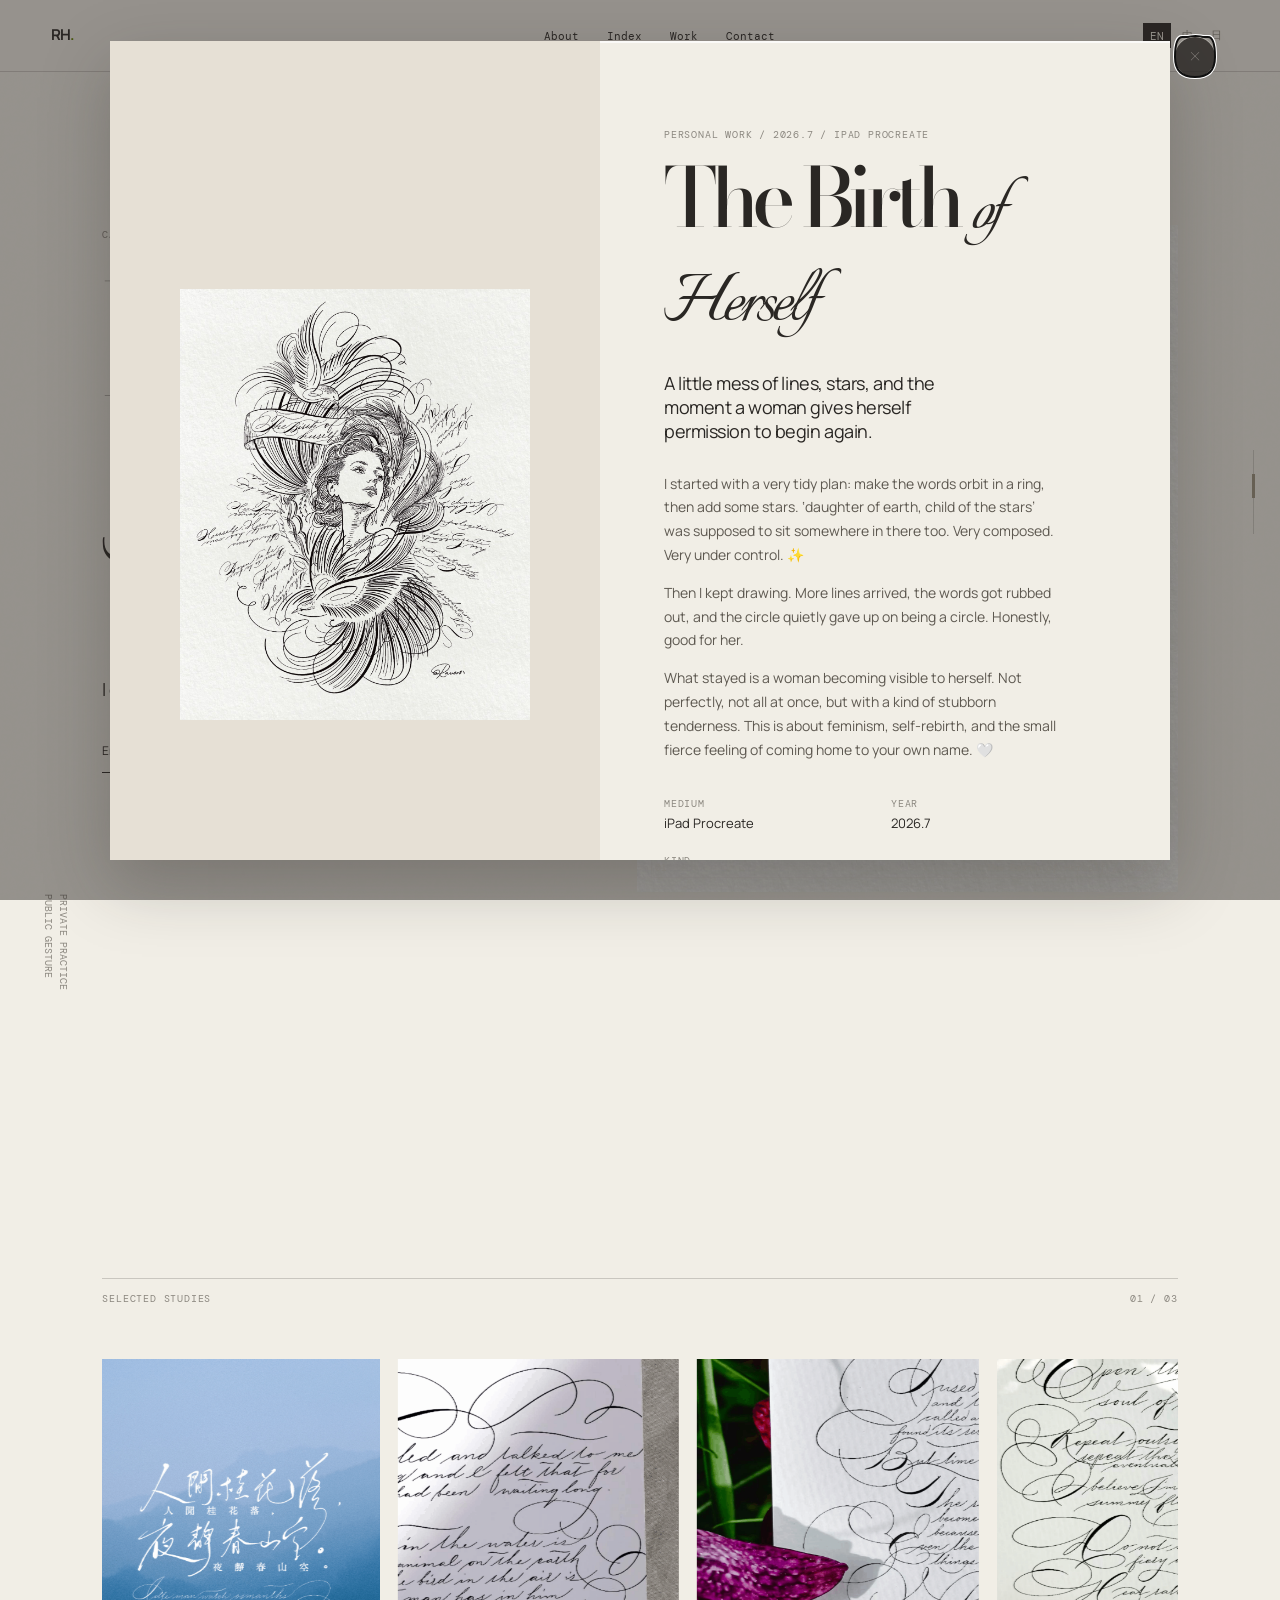
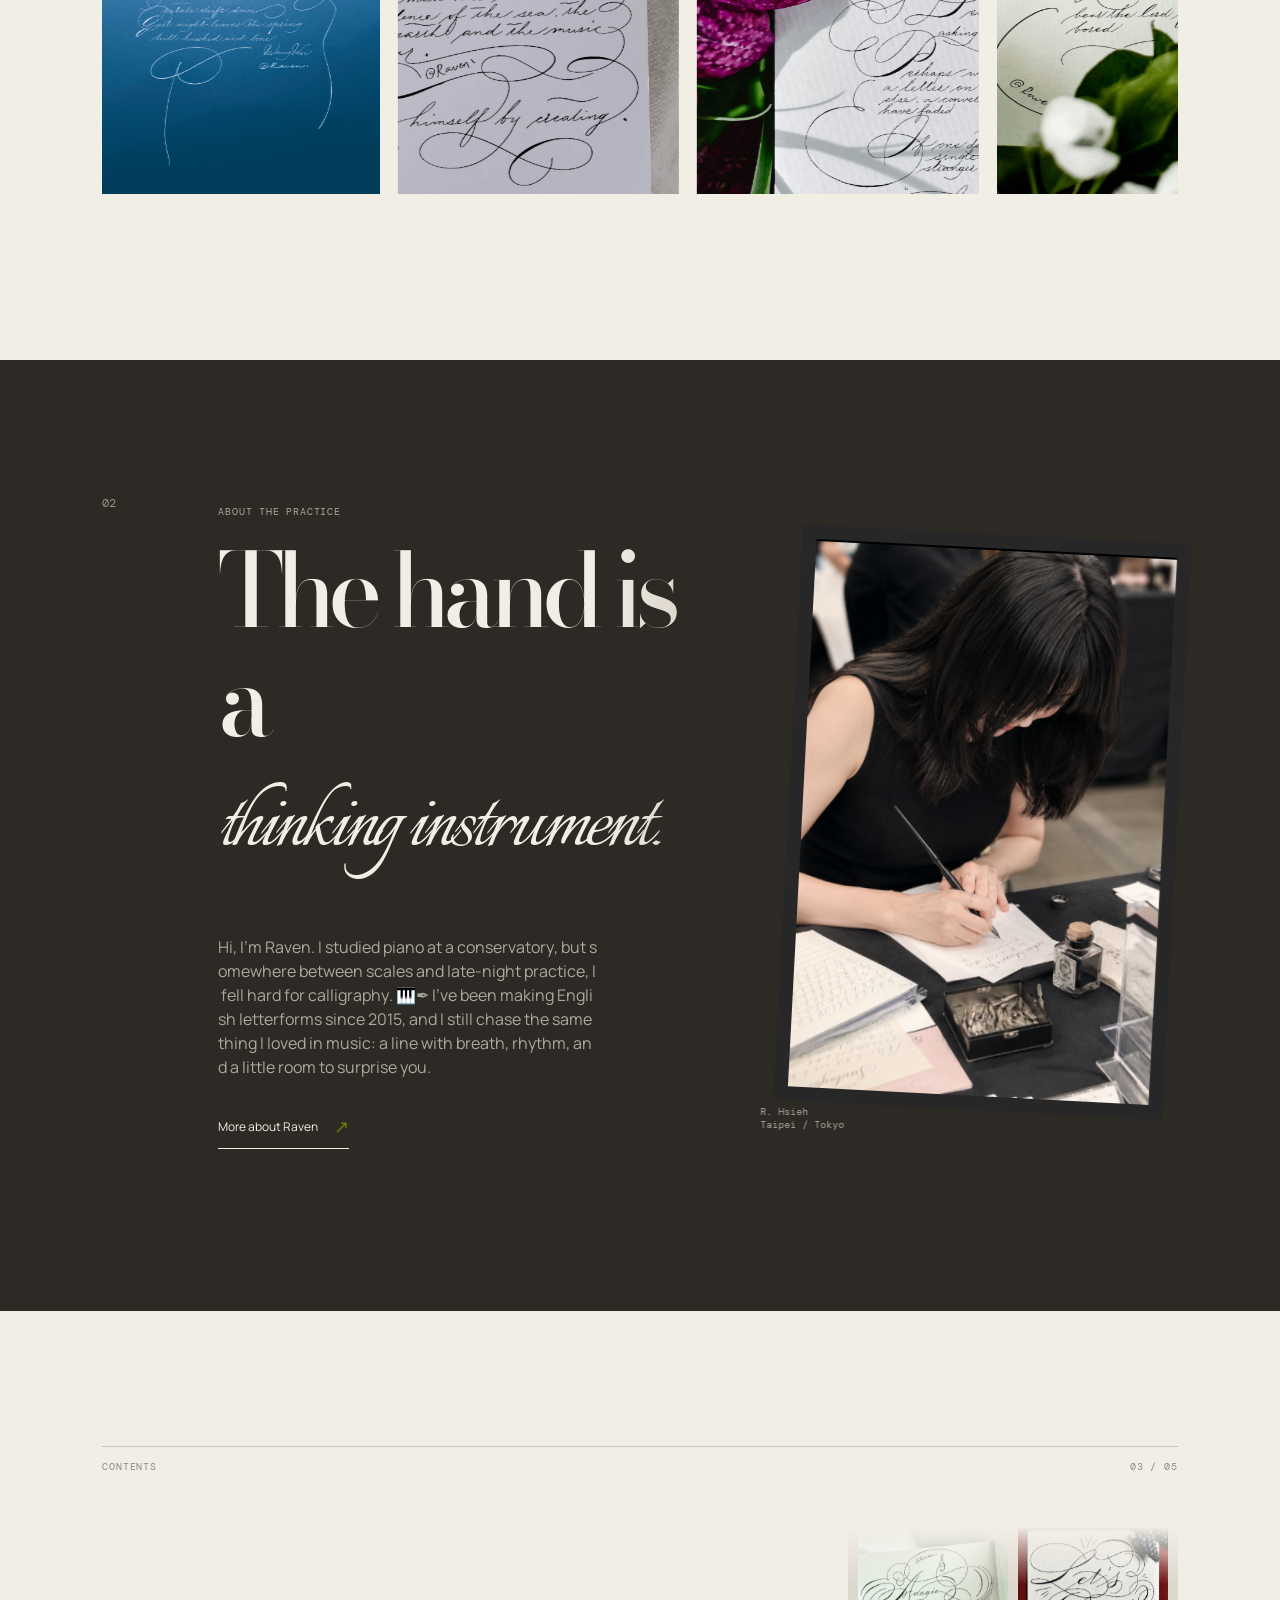
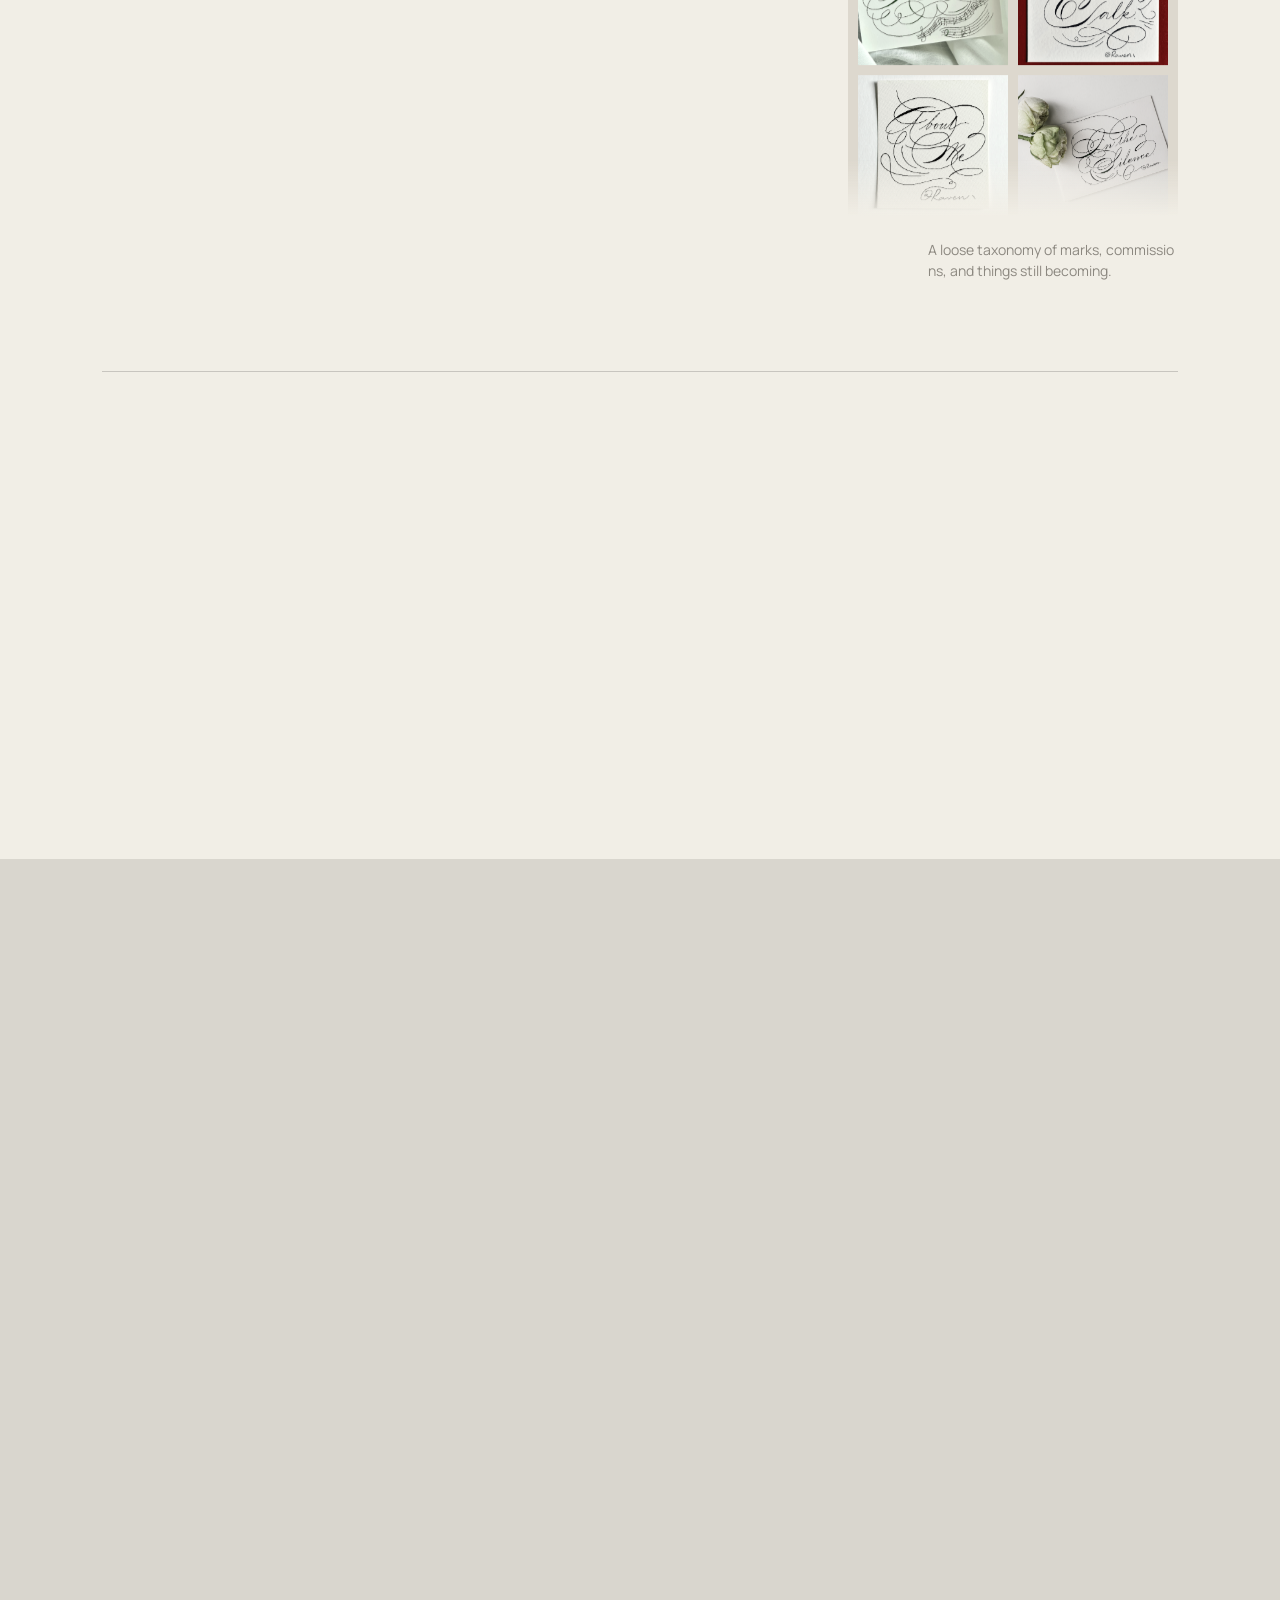
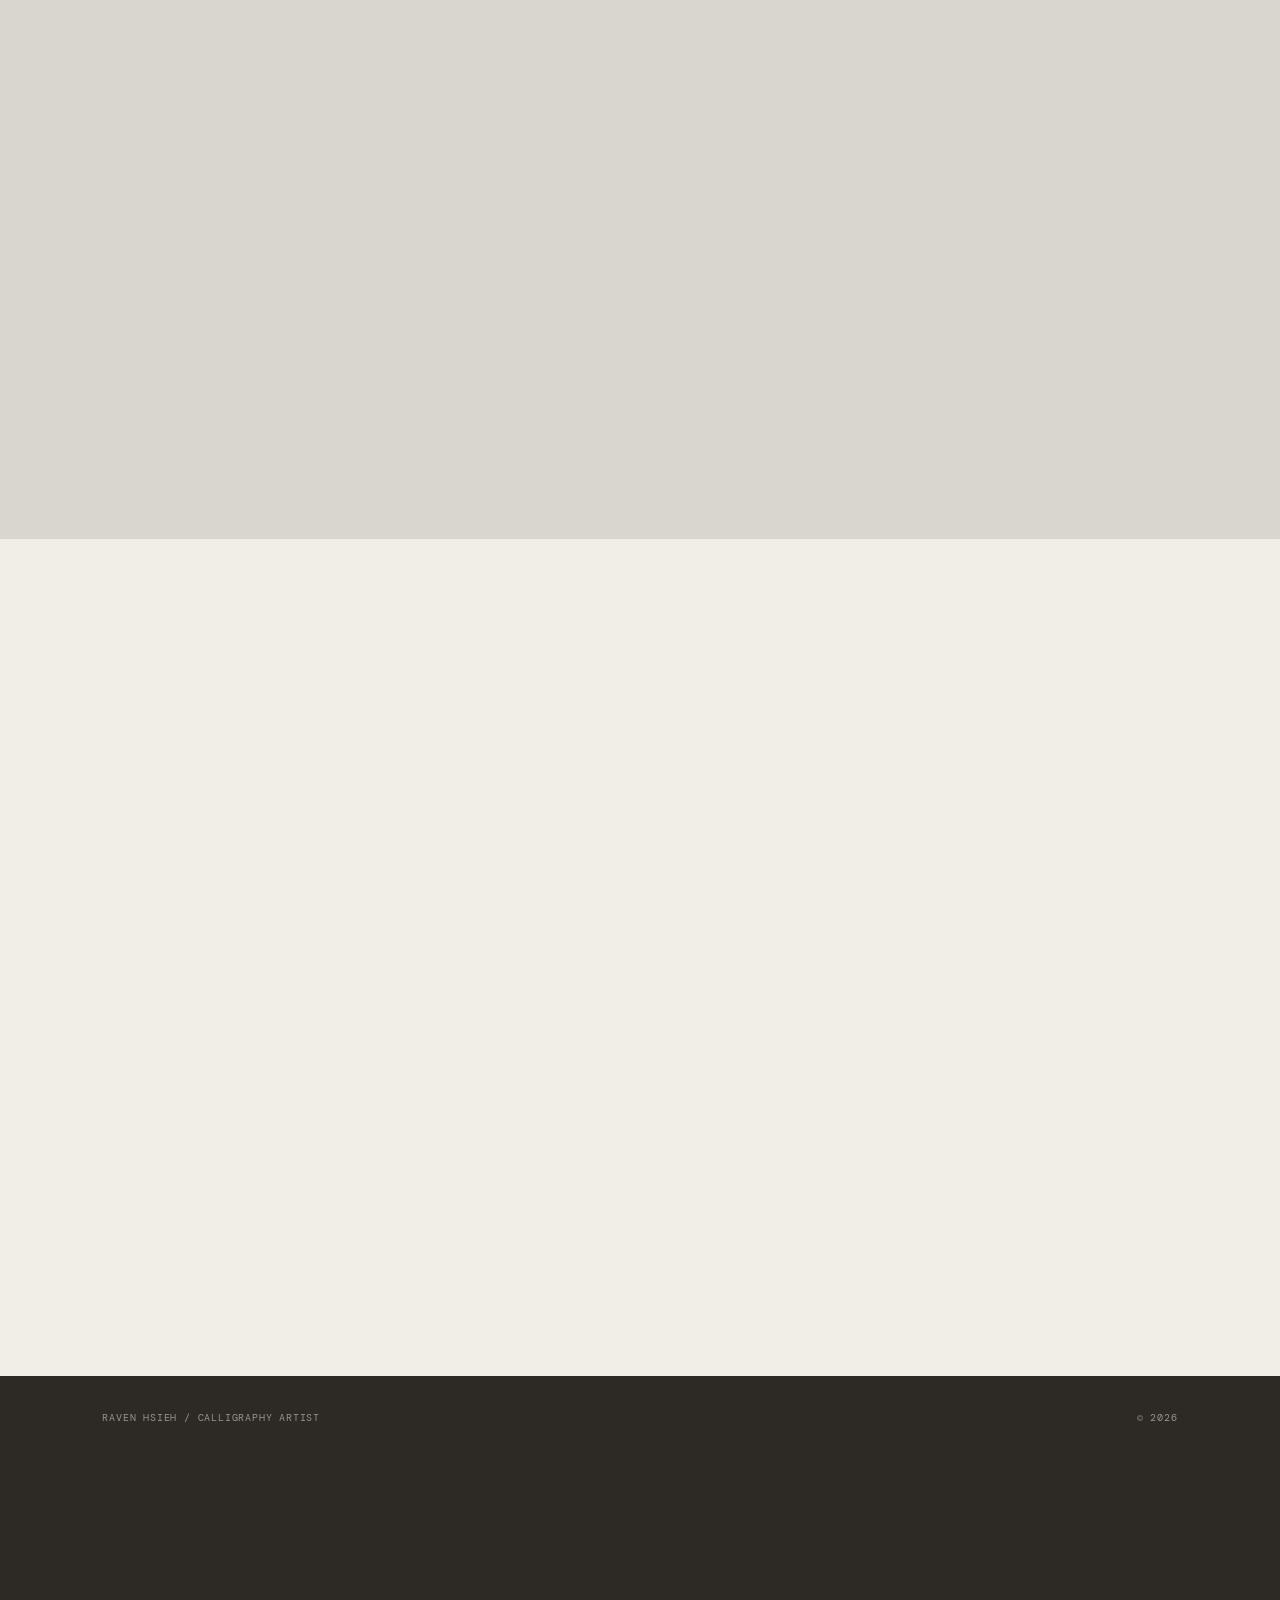
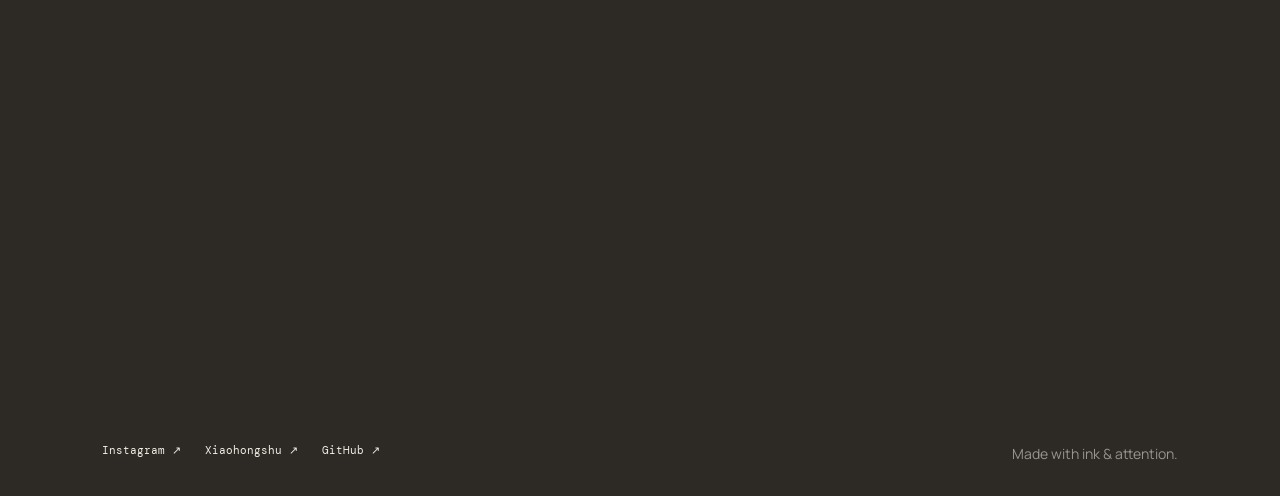
==== commit 868e9a08: "Add Vercel Web Analytics" ====
--- a/project.html
+++ b/project.html
@@ -11,6 +11,10 @@
       <section class="project-gallery section-pad scroll-panel"><div class="gallery-large" id="gallery-large"><span id="gallery-word">ritual</span></div><div class="gallery-small gallery-warm"><span>01</span></div><div class="gallery-small gallery-dark"><span id="gallery-detail">the line returns</span></div></section>
       <section class="project-next section-pad scroll-panel"><a href="index.html#work" class="text-link"><span>Back to selected work</span><span class="arrow">↗</span></a><a href="index.html#contact" class="next-project"><span>Next gesture</span><strong class="kinetic-title">Commission a study ↗</strong></a></section>
     </main>
+    <script>
+      window.va = window.va || function () { (window.vaq = window.vaq || []).push(arguments); };
+    </script>
+    <script defer src="/_vercel/insights/script.js"></script>
     <script src="script.js"></script>
   </body>
 </html>
--- a/styles.css
+++ b/styles.css
@@ -63,3 +63,13 @@
 .kinetic-title{line-height:1.06!important;padding-bottom:.12em;overflow:visible}.kinetic-title em{display:inline-block;padding-bottom:.08em}
 
 .visual-mary{background:#f5f2eb;padding:0}.visual-mary img{width:100%;height:100%;display:block;object-fit:cover;object-position:center;filter:saturate(.78) contrast(1.02);transition:transform .9s cubic-bezier(.16,1,.3,1),filter .9s cubic-bezier(.16,1,.3,1)}.work-item:hover .visual-mary img{transform:scale(1.035);filter:saturate(.96) contrast(1.03)}
+
+/* Selected Work becomes a physical studio wall: pinned papers, not a uniform card grid. */
+.work-section{background:#d9d6ce;padding-top:12vh}.work-grid{display:grid;grid-template-columns:repeat(4,minmax(0,1fr));grid-auto-flow:dense;gap:clamp(18px,2.2vw,42px) clamp(14px,1.8vw,32px);align-items:start;padding:18px 1.2vw 4vh}.work-item{--paper-angle:-1.3deg;--paper-swing:1.8deg;position:relative;display:block!important;min-width:0;padding:9px 9px 12px;background:#f0eee8;border:1px solid rgba(73,68,60,.16);box-shadow:2px 5px 11px rgba(54,49,42,.16),inset 0 0 0 1px rgba(255,255,255,.62);transform:rotate(var(--paper-angle)) translateZ(0);transform-origin:50% 0;will-change:transform;transition:box-shadow .42s ease,filter .42s ease;cursor:none}.work-item::before{content:"";position:absolute;z-index:4;top:-6px;left:50%;width:11px;height:11px;border-radius:50%;transform:translateX(-50%);background:radial-gradient(circle at 35% 28%,#fff 0 11%,#8d887d 16%,#34312d 55%,#111 100%);box-shadow:0 1px 1px rgba(255,255,255,.85),0 3px 4px rgba(42,38,32,.28)}.work-item:nth-child(2){--paper-angle:1.1deg;--paper-swing:-1.5deg;margin-top:5.2vw}.work-item:nth-child(3){--paper-angle:-.45deg;--paper-swing:1.35deg;margin-top:1.6vw}.work-item:nth-child(4){--paper-angle:1.75deg;--paper-swing:-2.15deg;margin-top:7.5vw}.work-item:nth-child(5){--paper-angle:-1deg;--paper-swing:1.55deg;margin-top:-1.8vw}.work-item:nth-child(6){--paper-angle:.65deg;--paper-swing:-1.45deg;margin-top:4vw}.work-item.large{grid-row:span 2}.work-item:nth-child(5){grid-column:span 2}.work-item:nth-child(6){grid-column:4}.work-visual,.work-item.large .work-visual{height:auto;min-height:0;aspect-ratio:4/5;overflow:hidden;background:#ebe8e0}.work-item.large .work-visual{aspect-ratio:3/4}.work-item:nth-child(3) .work-visual,.work-item:nth-child(6) .work-visual{aspect-ratio:1/1}.work-item:nth-child(5) .work-visual{aspect-ratio:16/9}.work-visual::after{content:""!important;position:absolute;z-index:3;right:0!important;bottom:0!important;top:auto!important;width:clamp(24px,3vw,46px);height:clamp(24px,3vw,46px);padding:0!important;opacity:1!important;transform:none!important;background:linear-gradient(135deg,rgba(56,52,46,.18) 0 48%,#f0eee8 50% 100%);clip-path:polygon(100% 0,0 100%,100% 100%);filter:drop-shadow(-2px -2px 2px rgba(50,45,38,.12));transition:transform .45s cubic-bezier(.16,1,.3,1)!important}.work-visual img{width:100%;height:100%;display:block;object-fit:cover;filter:saturate(.8) contrast(1.015);transform:translateZ(0);transition:transform .7s cubic-bezier(.16,1,.3,1),filter .7s cubic-bezier(.16,1,.3,1)}.work-meta{grid-template-columns:1fr 18px;gap:8px;margin-top:10px;padding:2px 2px 0;border-top:0}.work-meta h3{font-size:clamp(13px,1.1vw,16px);letter-spacing:-.035em}.work-meta p{grid-column:1;font-size:9px;margin-top:3px;letter-spacing:.01em}.work-meta>span{grid-column:2;grid-row:1;align-self:center;color:#4d493f;font-size:15px}.work-item:hover{animation:paper-sway 1.45s cubic-bezier(.45,0,.2,1) infinite;box-shadow:4px 14px 22px rgba(54,49,42,.22),inset 0 0 0 1px rgba(255,255,255,.78);filter:brightness(1.012)}.work-item:hover .work-visual img{transform:scale(1.028);filter:saturate(.94) contrast(1.025)}.work-item:hover .work-visual::after{transform:scale(1.12) translate(-2px,-2px)!important}.work-item:active{animation:none;transform:rotate(var(--paper-angle)) translateY(1px) scale(.985)}@keyframes paper-sway{0%,100%{transform:rotate(var(--paper-angle)) translate3d(0,0,0)}50%{transform:rotate(calc(var(--paper-angle) + var(--paper-swing))) translate3d(0,-4px,0)}}
+
+/* The detail is pulled from behind the wall in layered paper sheets; closing runs the same track backward. */
+.project-modal::before,.project-modal::after{background:#f0eee8!important;box-shadow:1px 3px 10px rgba(40,36,31,.1)}.project-modal-sheet{box-shadow:0 24px 64px rgba(39,35,30,.25),0 2px 0 rgba(255,255,255,.72) inset}.project-modal.is-open .project-modal-sheet{transition-duration:.76s}.project-modal:not(.is-open) .project-modal-sheet{transition-duration:.62s}
+@media(max-width:980px){.work-grid{grid-template-columns:repeat(2,minmax(0,1fr));gap:28px 20px;padding-inline:0}.work-item:nth-child(n){margin-top:0}.work-item.large{grid-row:auto}.work-item:nth-child(5){grid-column:span 2}.work-item:nth-child(6){grid-column:auto}.work-item.large .work-visual{aspect-ratio:4/5}}
+@media(max-width:620px){.work-section{padding-top:10vh}.work-grid{grid-template-columns:1fr;gap:30px;padding:14px 4vw 2vh}.work-item:nth-child(5),.work-item:nth-child(6){grid-column:auto}.work-visual,.work-item.large .work-visual,.work-item:nth-child(3) .work-visual,.work-item:nth-child(5) .work-visual,.work-item:nth-child(6) .work-visual{aspect-ratio:4/5}.work-item:nth-child(even){--paper-angle:1deg}.work-item:nth-child(odd){--paper-angle:-.8deg}.work-meta h3{font-size:16px}}
+@media(prefers-reduced-motion:reduce){.work-item,.work-item:hover{animation:none!important;transform:rotate(var(--paper-angle))}.work-item:hover .work-visual img{transform:none}.work-item:hover .work-visual::after{transform:none!important}}
+.work-item[style*="display: none"]{display:none!important}
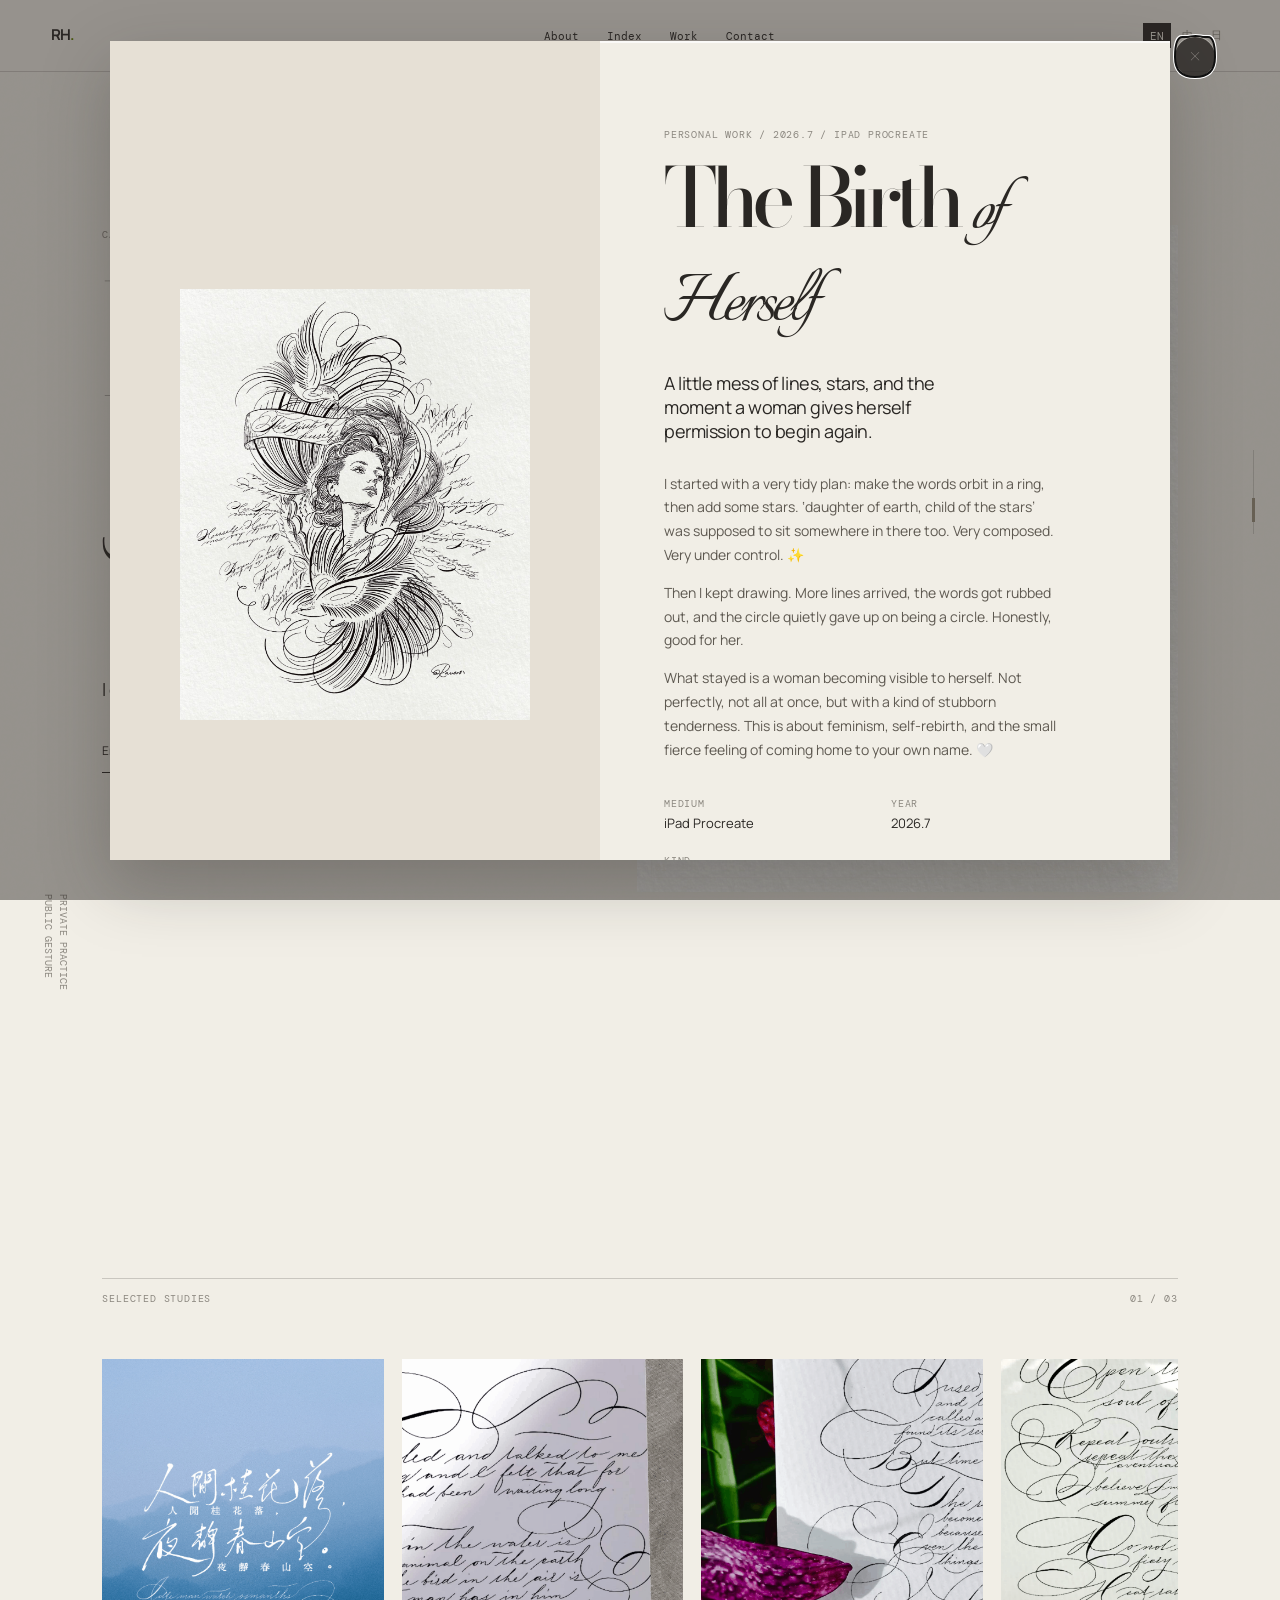
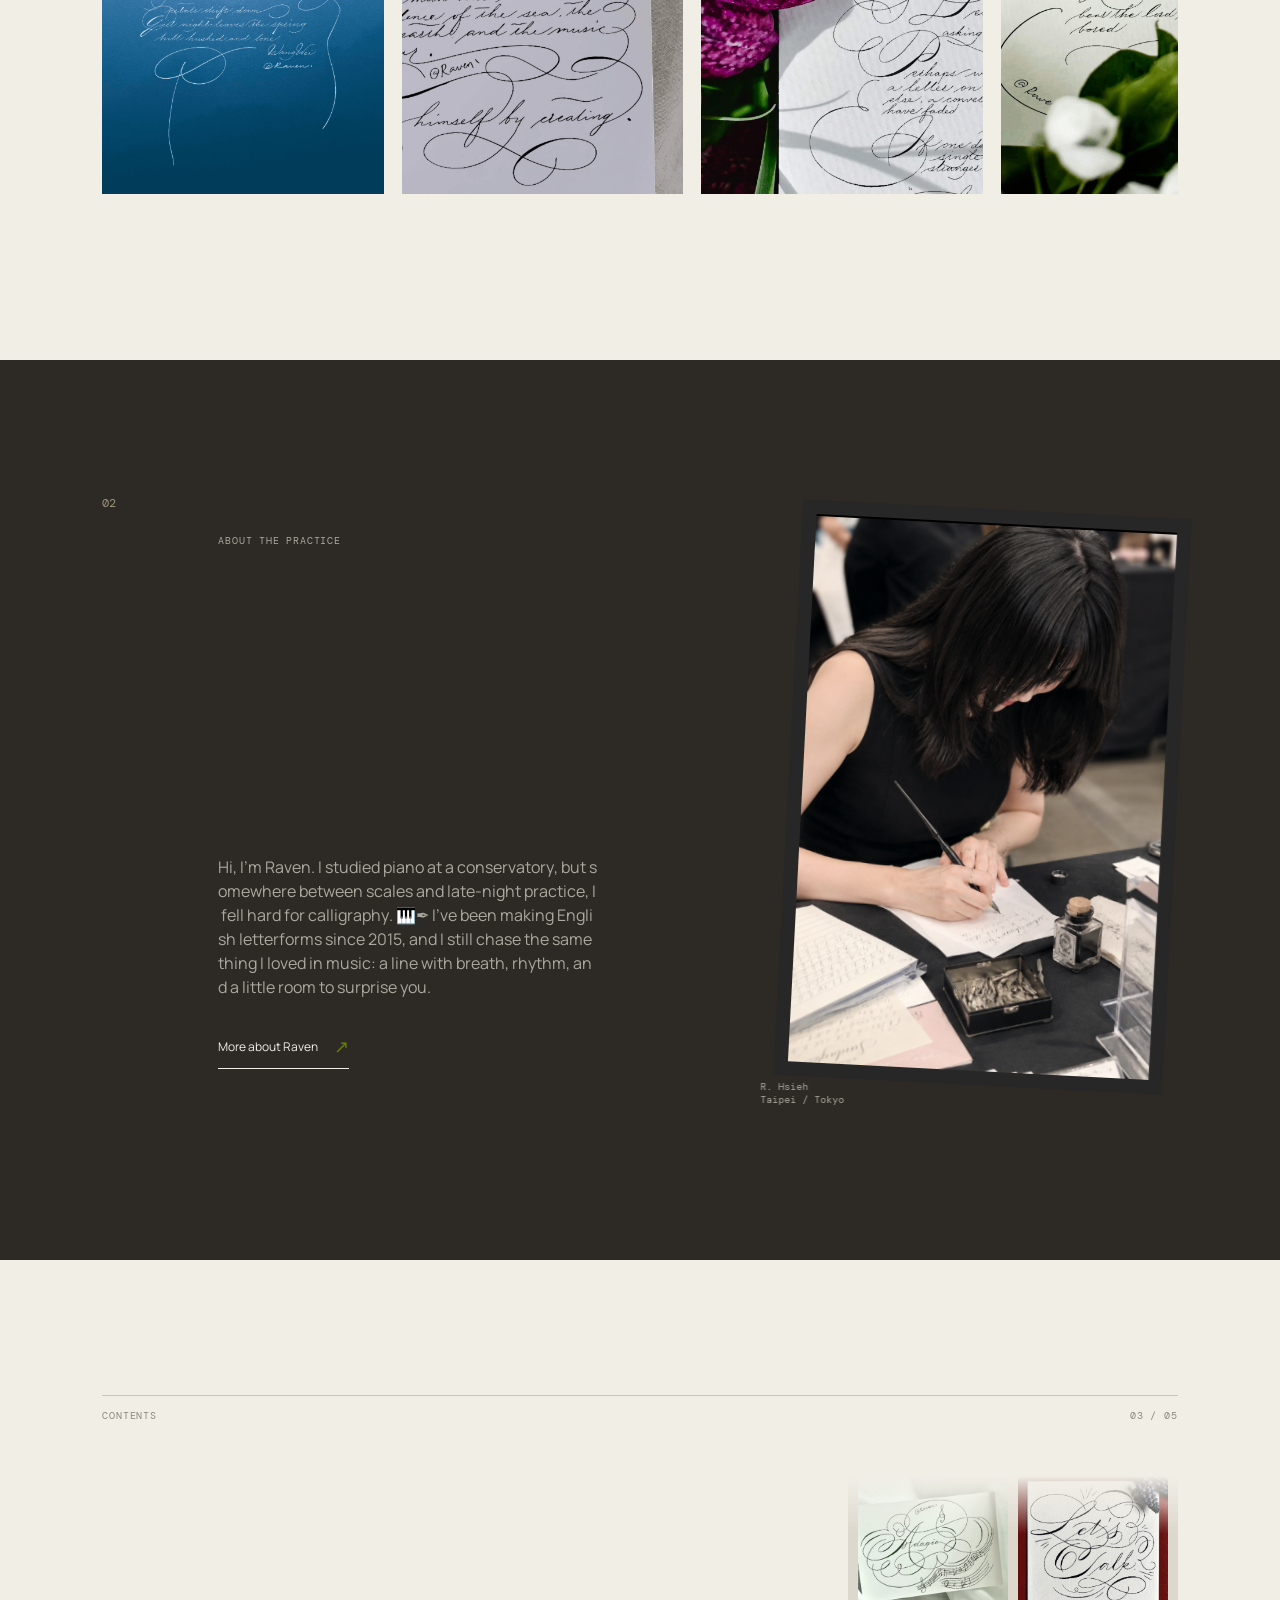
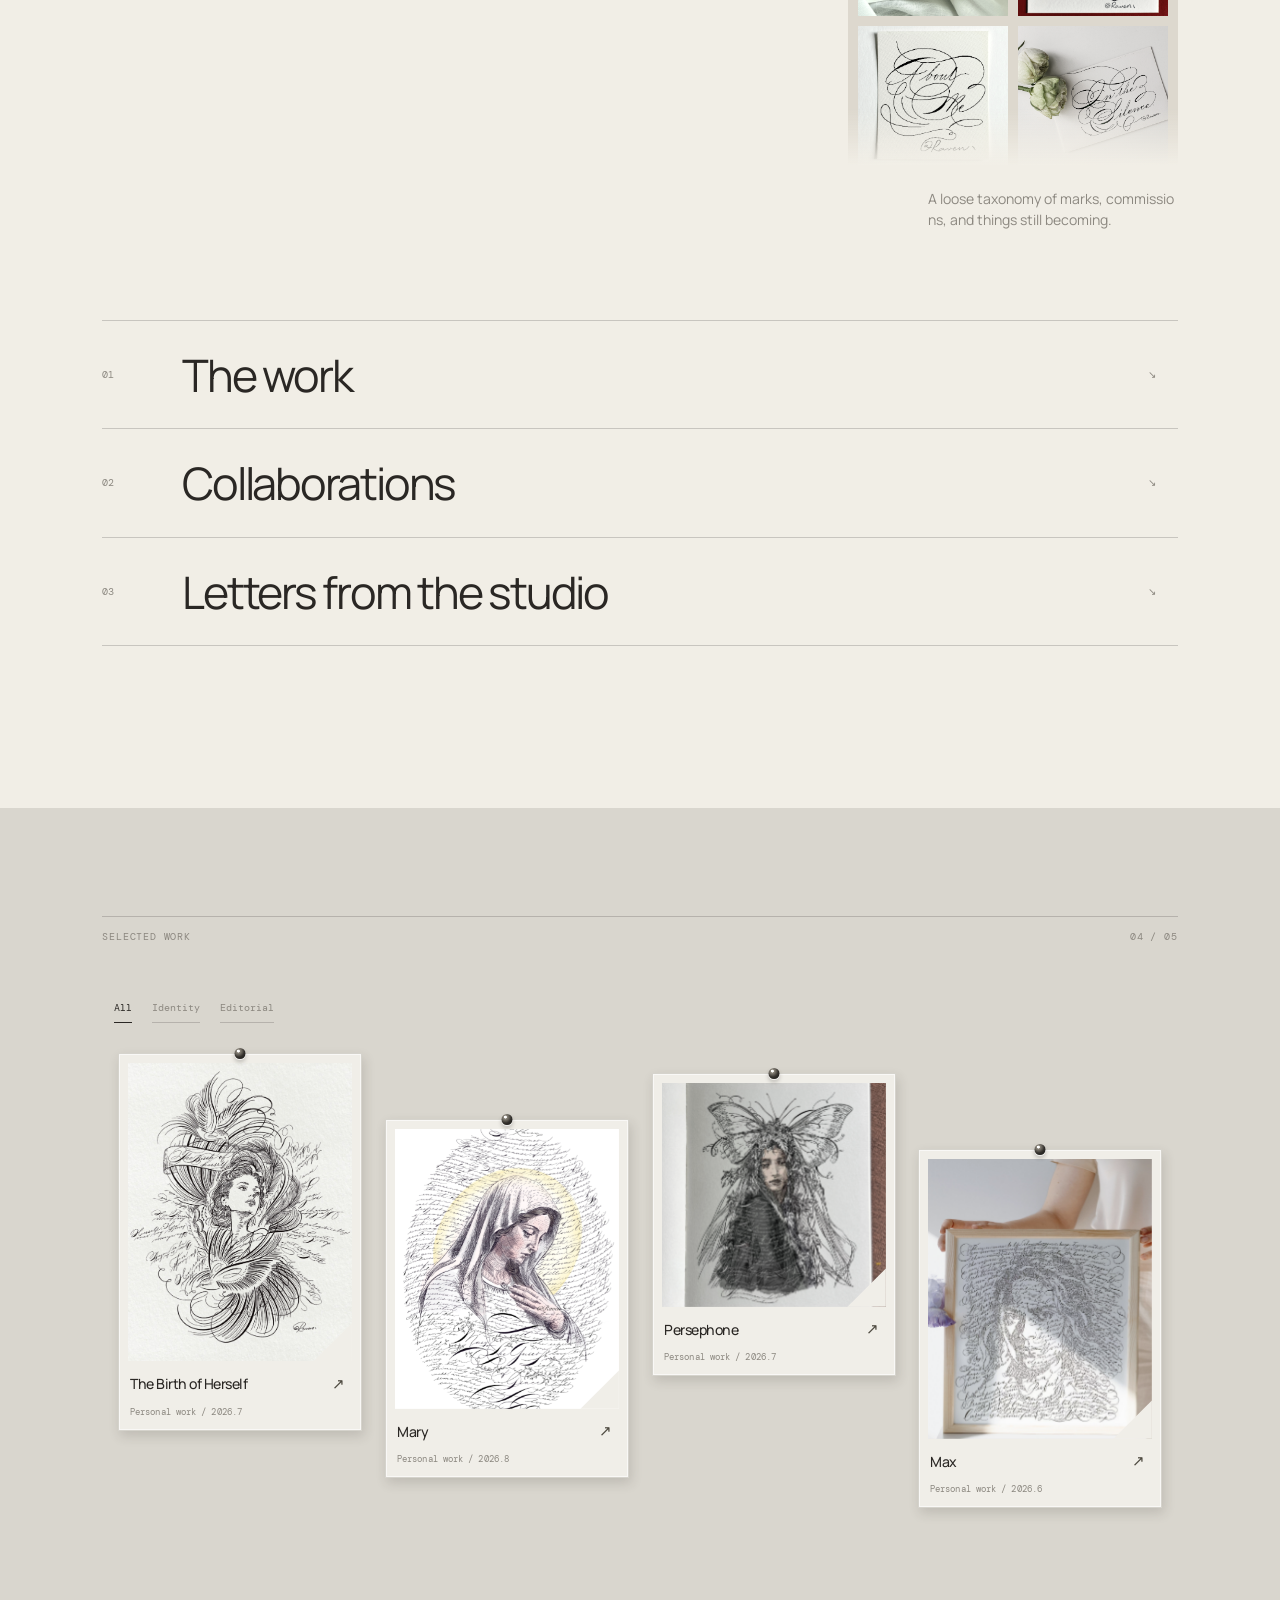
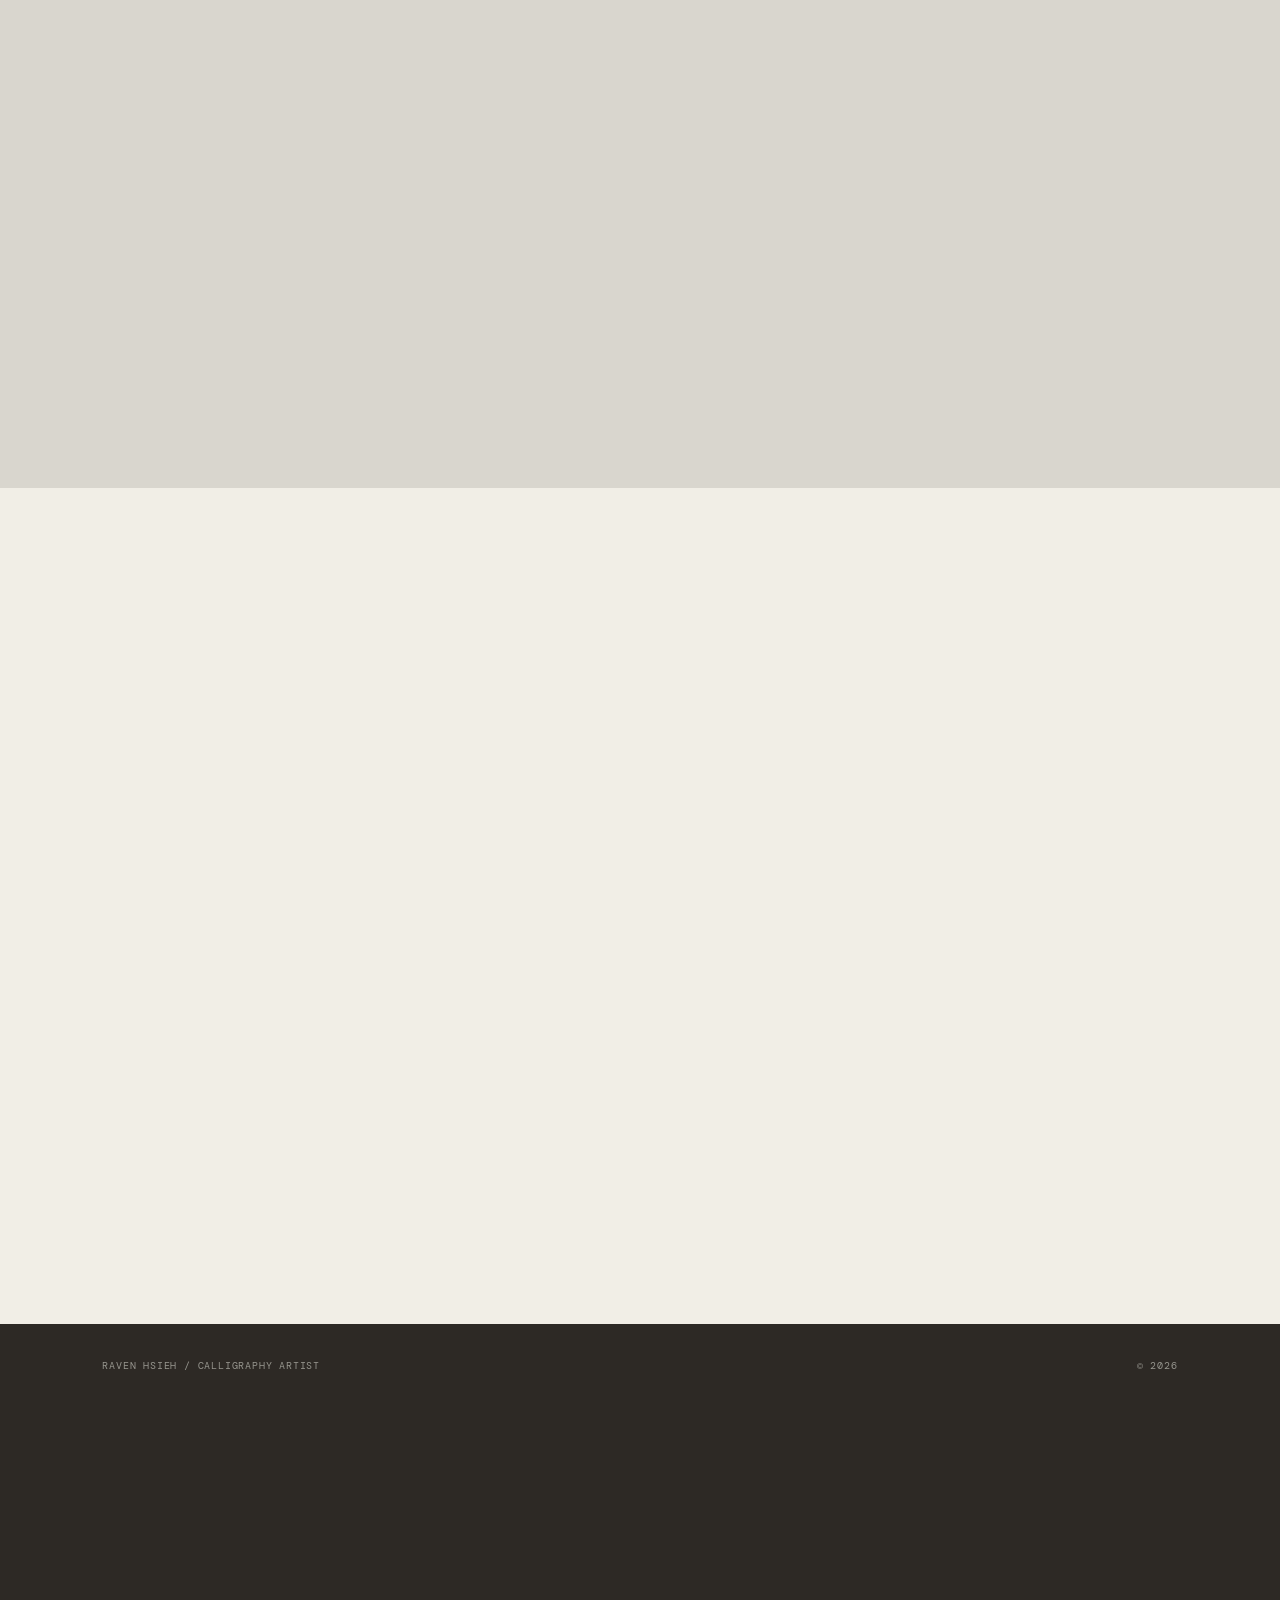
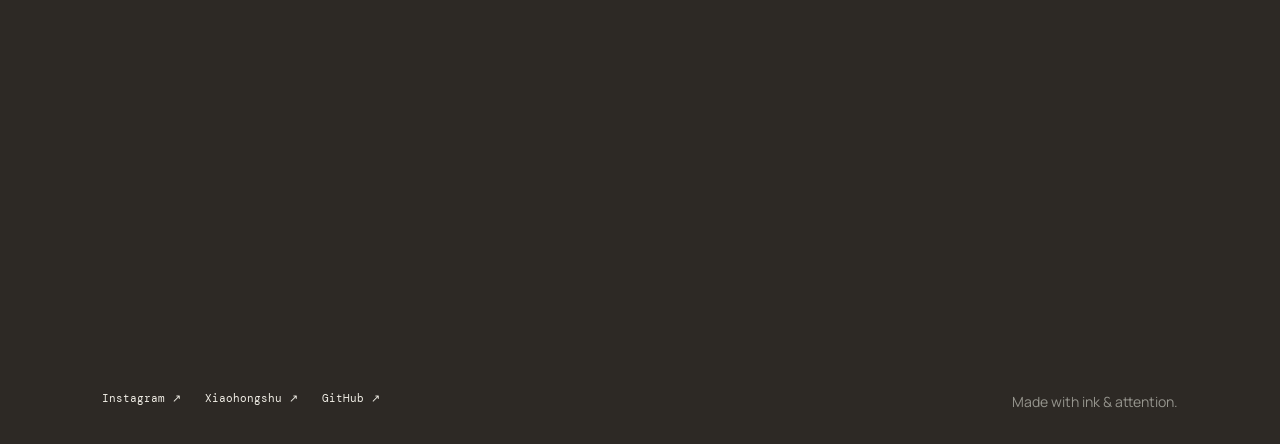
==== commit 028adb46: "Add portfolio SEO metadata" ====
--- a/project.html
+++ b/project.html
@@ -1,6 +1,26 @@
 <!doctype html>
 <html lang="en">
-  <head><meta charset="UTF-8" /><meta name="viewport" content="width=device-width, initial-scale=1.0" /><title>Raven Hsieh / Project</title><link rel="stylesheet" href="styles.css" /></head>
+  <head>
+    <meta charset="UTF-8" />
+    <meta name="viewport" content="width=device-width, initial-scale=1.0" />
+    <meta name="description" content="Selected calligraphy and lettering projects by Raven Hsieh." />
+    <meta name="robots" content="index, follow" />
+    <meta name="theme-color" content="#f2efe7" />
+    <link rel="canonical" href="https://xiejingru1999-commits.github.io/raven-hsieh-portfolio/project.html" />
+    <meta property="og:type" content="article" />
+    <meta property="og:site_name" content="Raven Hsieh" />
+    <meta property="og:title" content="Selected Work — Raven Hsieh" />
+    <meta property="og:description" content="Selected calligraphy and lettering projects by Raven Hsieh." />
+    <meta property="og:url" content="https://xiejingru1999-commits.github.io/raven-hsieh-portfolio/project.html" />
+    <meta property="og:image" content="https://xiejingru1999-commits.github.io/raven-hsieh-portfolio/assets/the-birth-of-herself.jpg" />
+    <meta property="og:image:alt" content="A calligraphy artwork by Raven Hsieh" />
+    <meta name="twitter:card" content="summary_large_image" />
+    <meta name="twitter:title" content="Selected Work — Raven Hsieh" />
+    <meta name="twitter:description" content="Selected calligraphy and lettering projects by Raven Hsieh." />
+    <meta name="twitter:image" content="https://xiejingru1999-commits.github.io/raven-hsieh-portfolio/assets/the-birth-of-herself.jpg" />
+    <title>Selected Work — Raven Hsieh</title>
+    <link rel="stylesheet" href="styles.css" />
+  </head>
   <body class="project-page">
     <div class="preloader" aria-label="Loading project"><div class="preloader-mark">RH<span>.</span></div><div class="preloader-line"><i></i></div><div class="preloader-note">opening study</div></div>
     <div class="t-page-slide page-transition" data-page="1" aria-hidden="true"><div class="t-page" data-page-id="1"><span>selected work</span></div><div class="t-page" data-page-id="2"><span>opening study</span></div></div><div class="quill-cursor" aria-hidden="true"><img src="assets/quill-cursor.png" alt="" /></div><div class="scroll-rail" aria-hidden="true"><i></i></div>
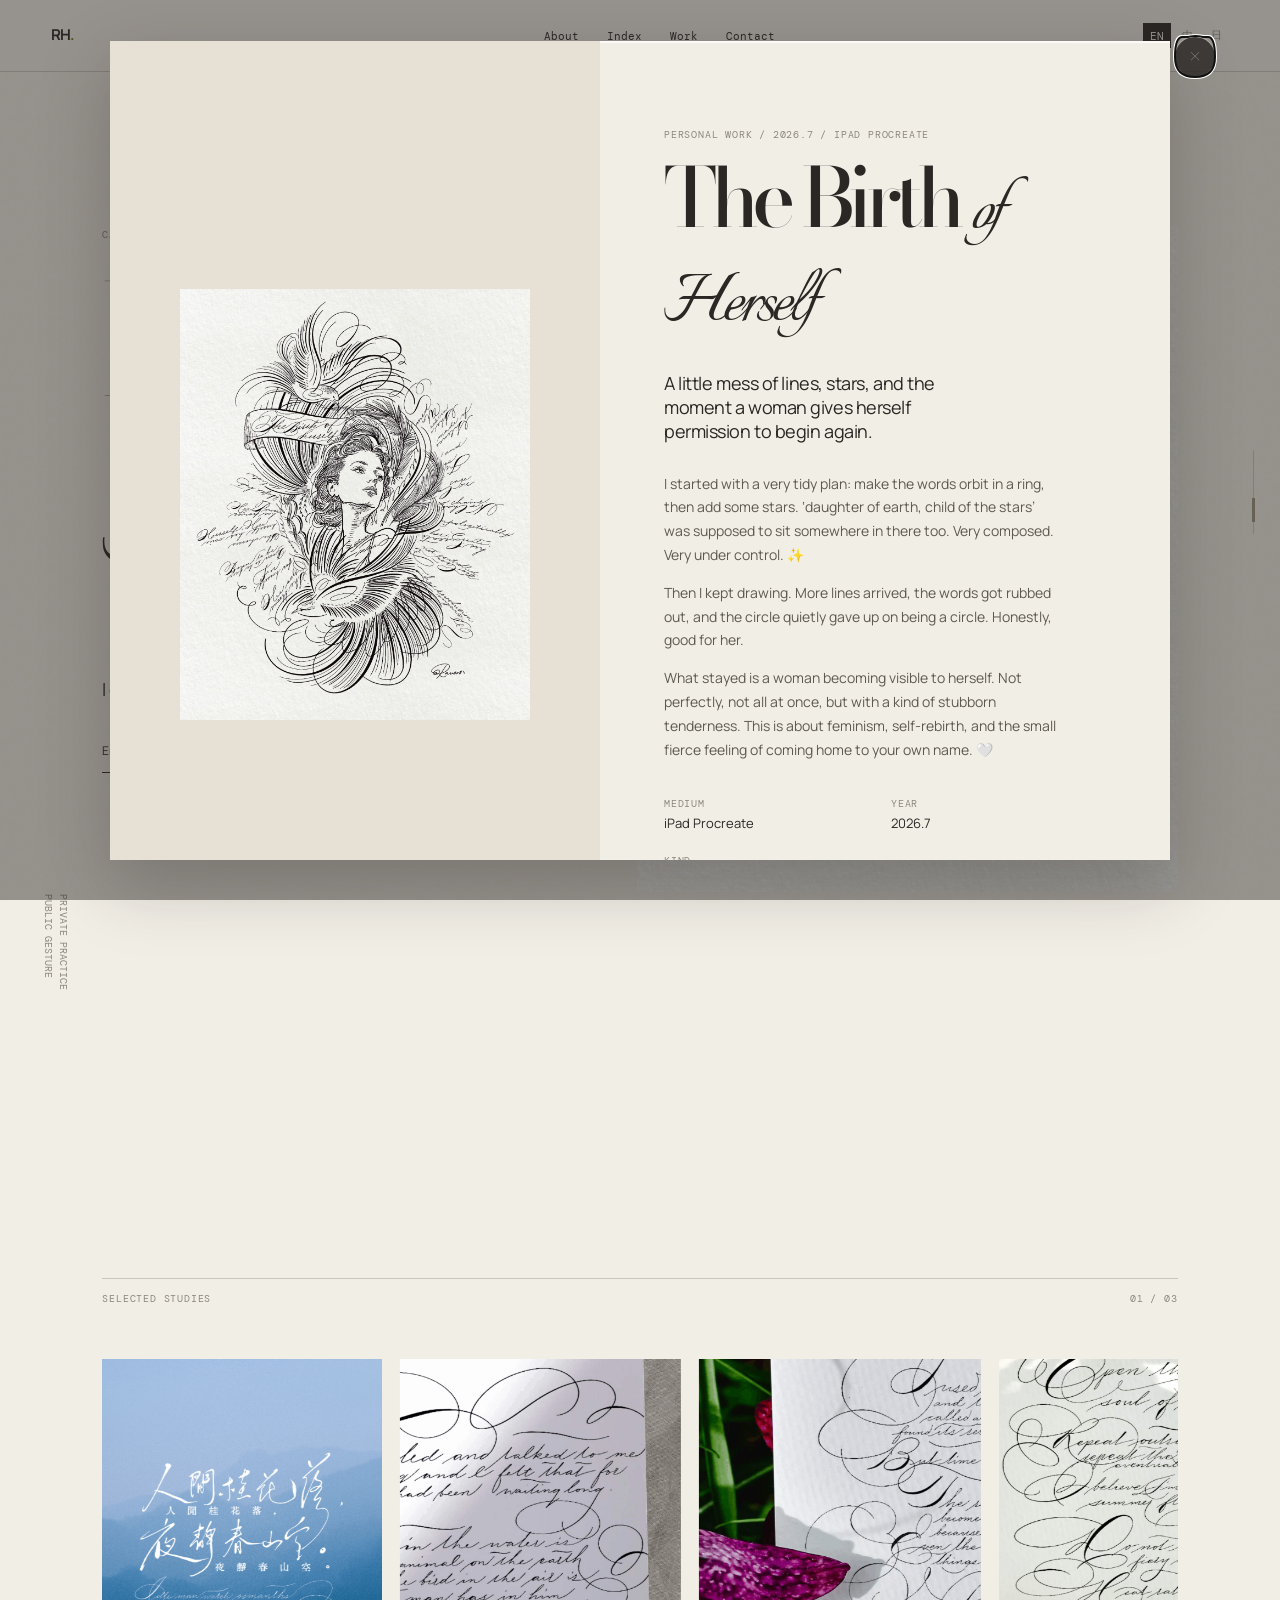
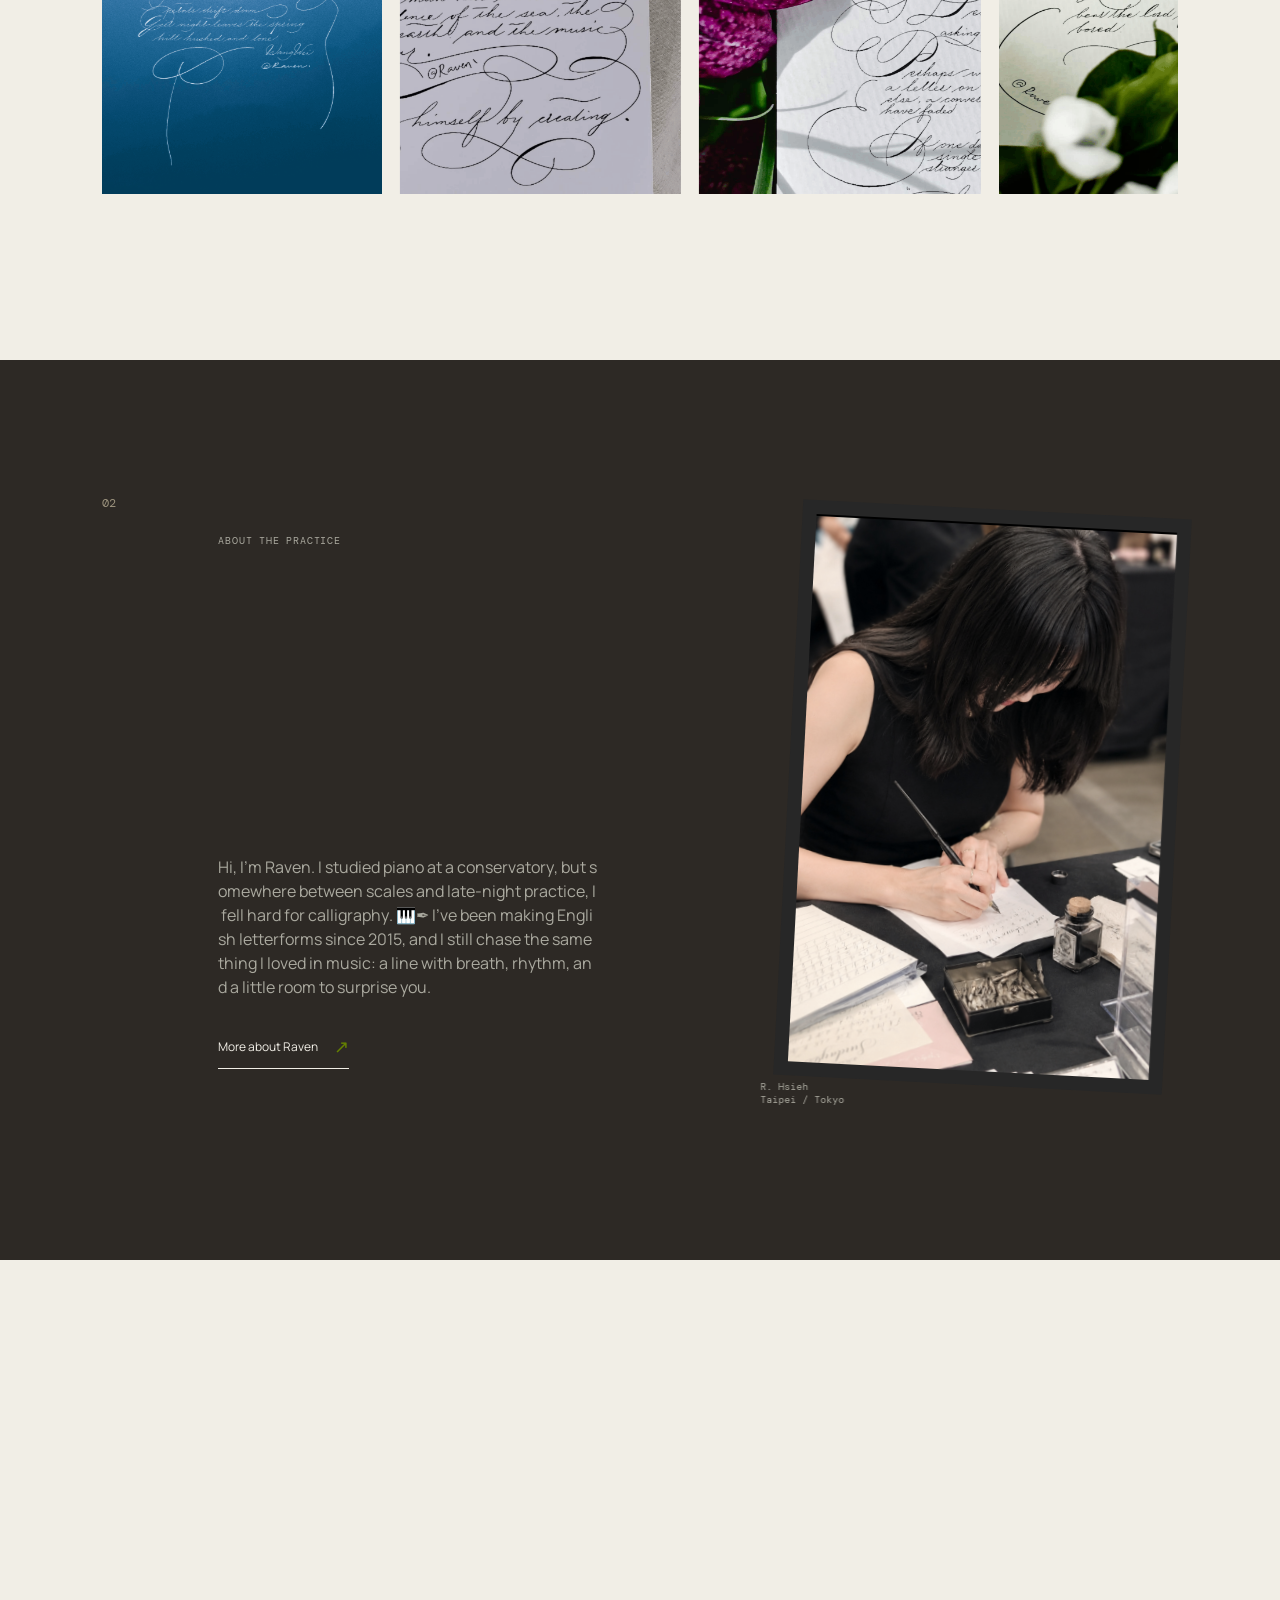
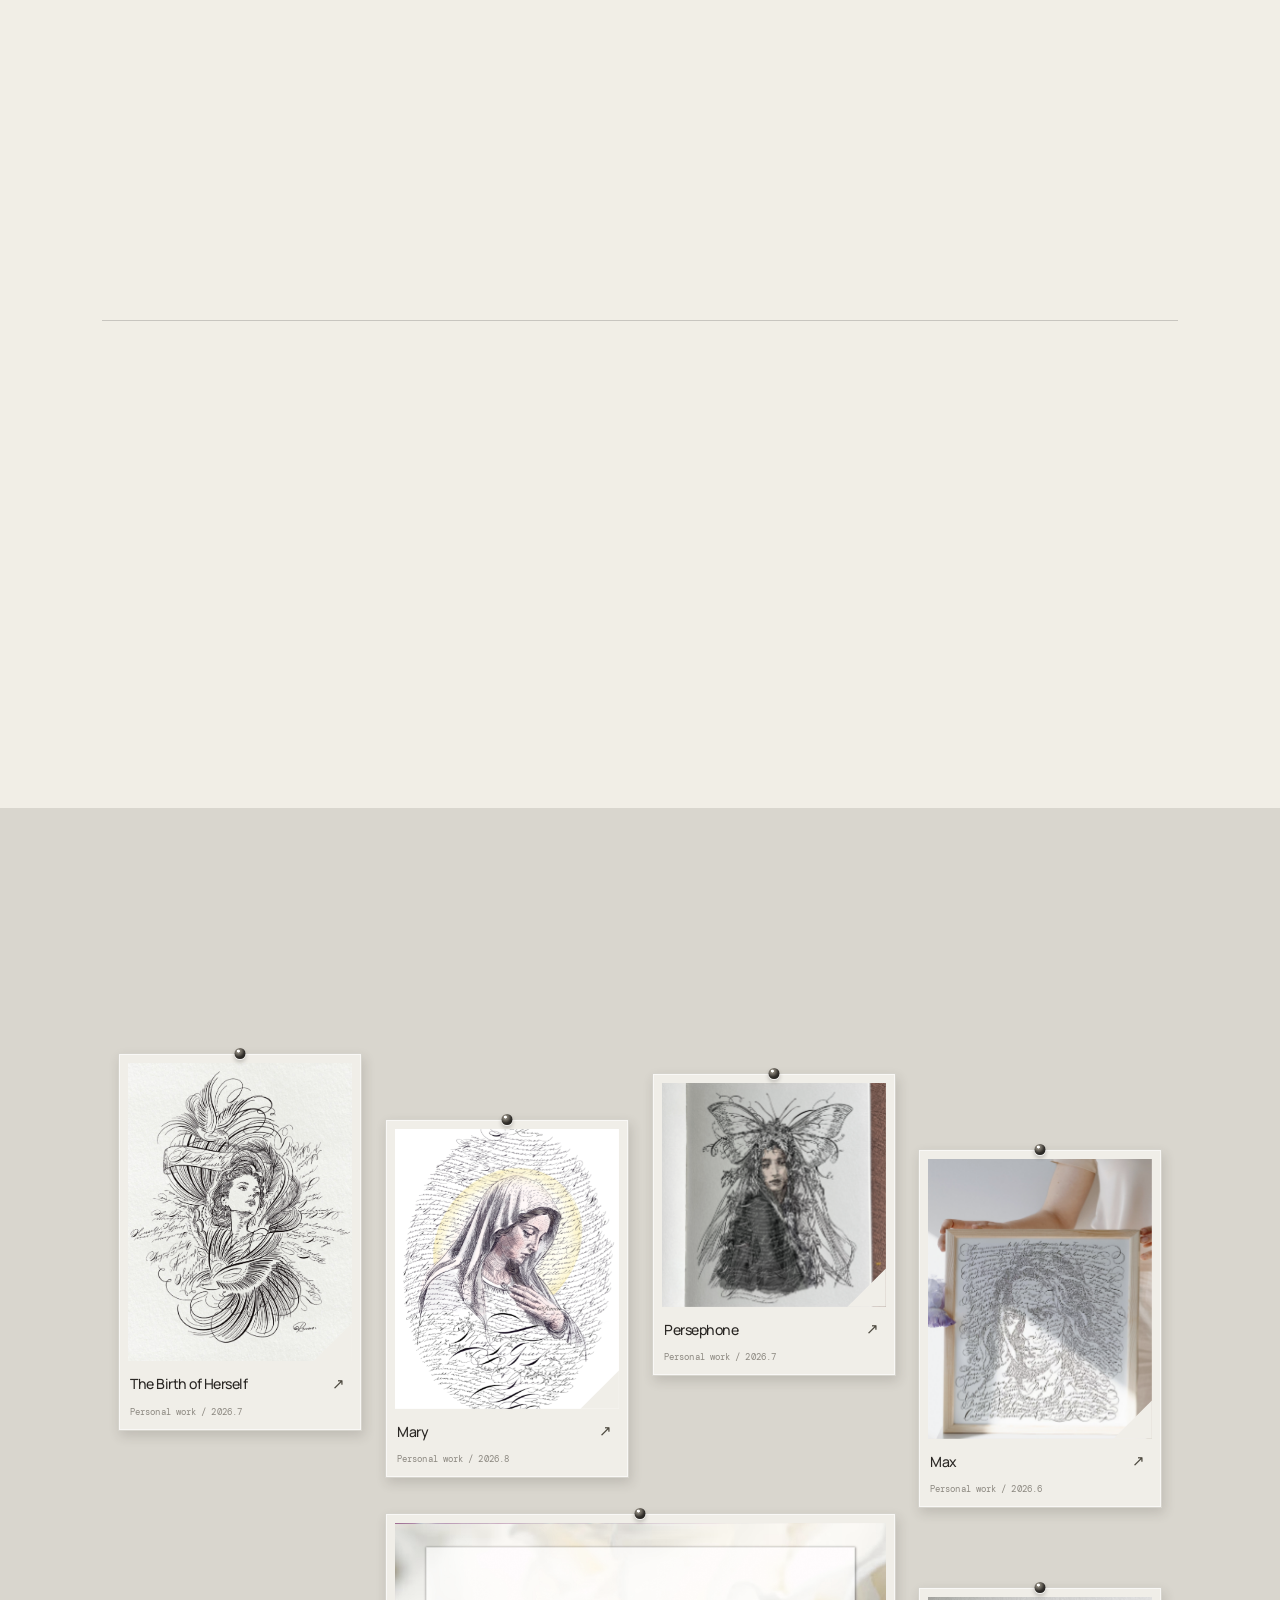
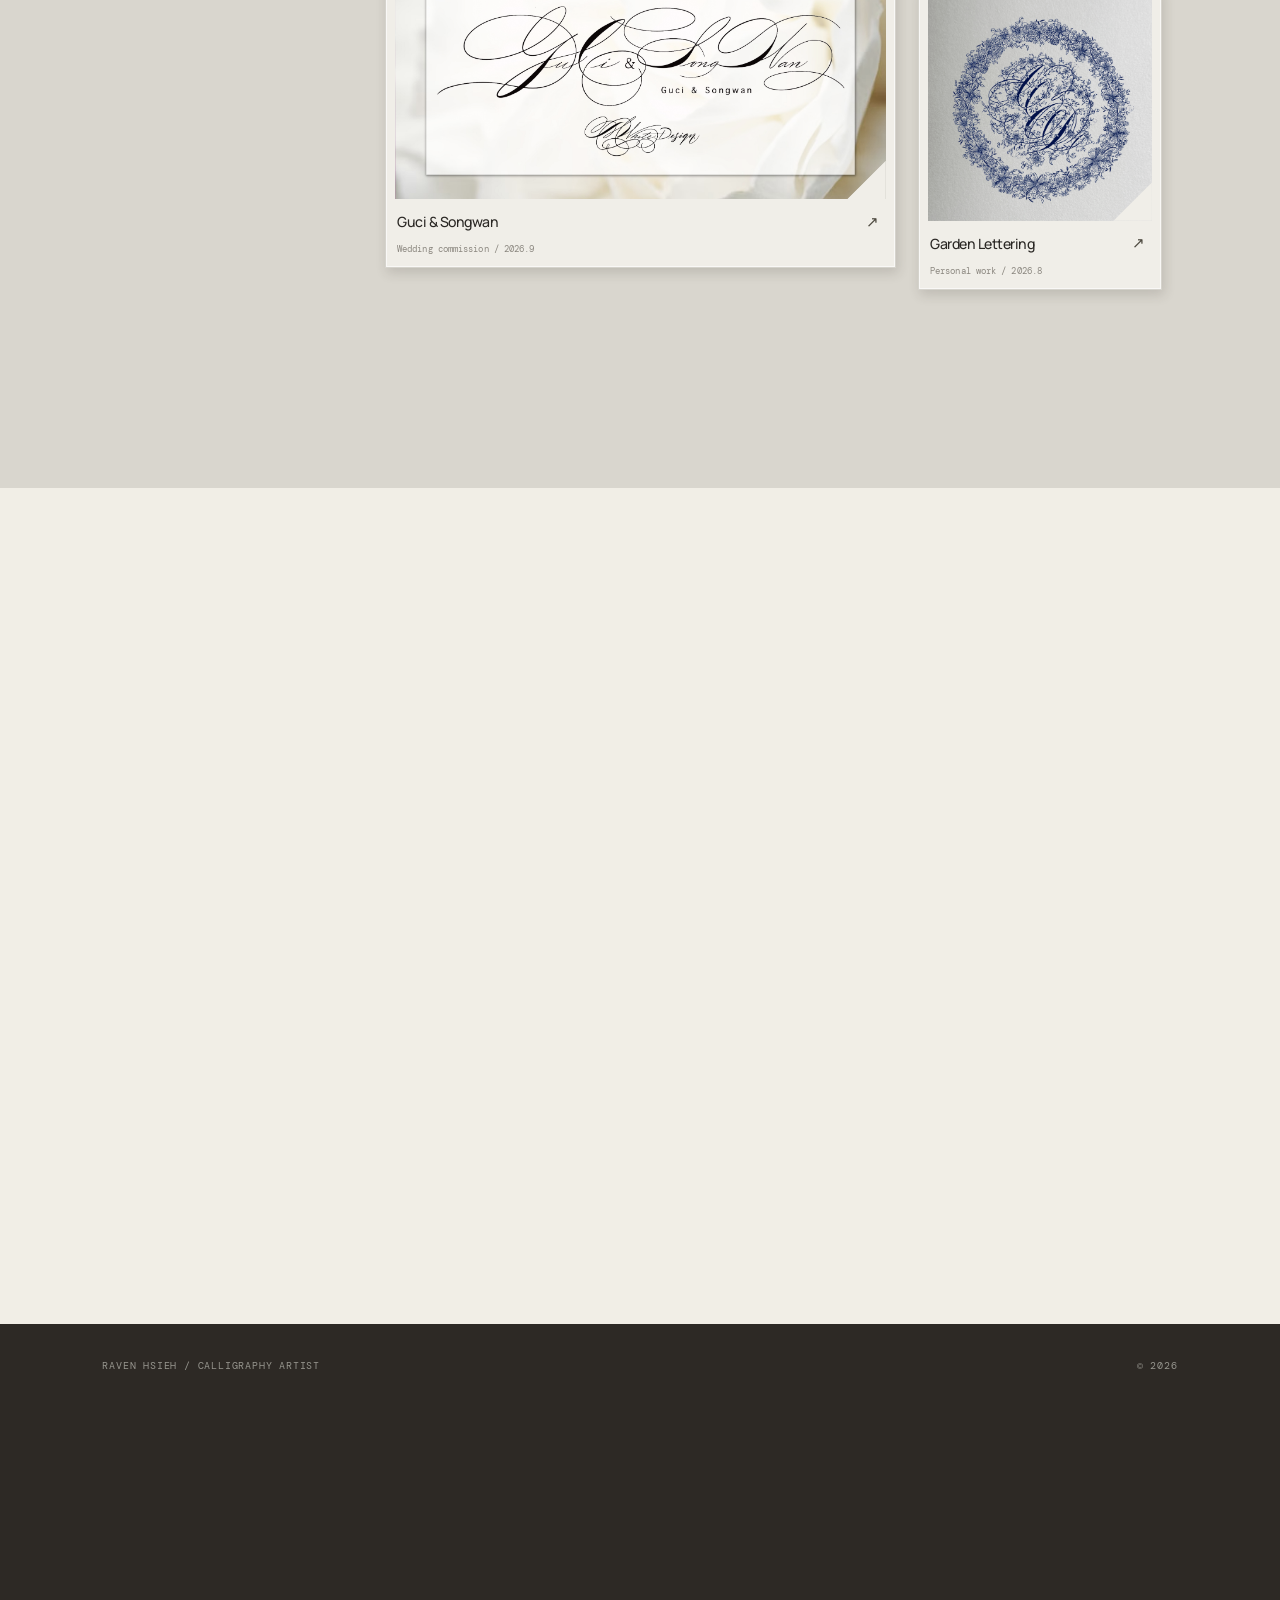
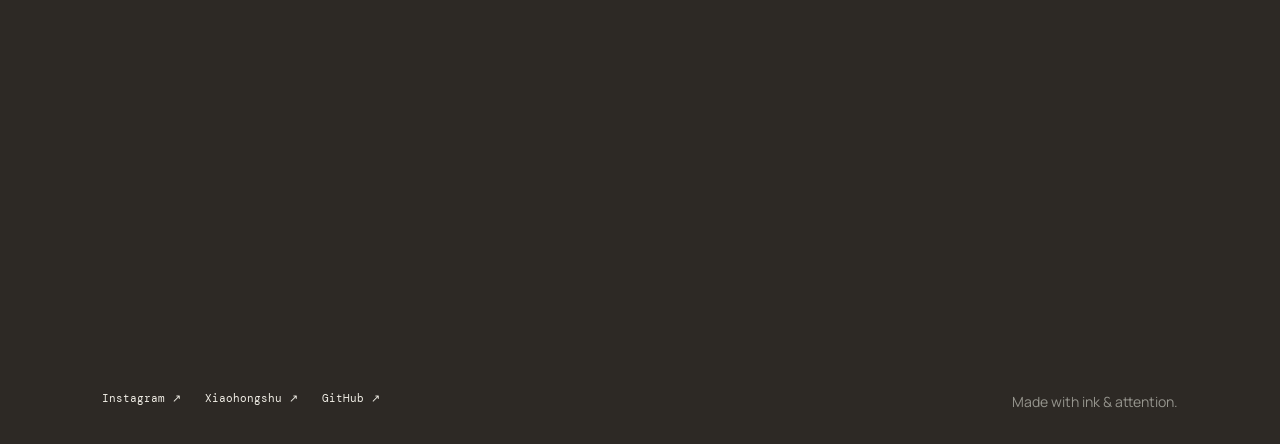
==== commit 4516de15: "Remove inactive Vercel tracking script" ====
--- a/project.html
+++ b/project.html
@@ -31,10 +31,6 @@
       <section class="project-gallery section-pad scroll-panel"><div class="gallery-large" id="gallery-large"><span id="gallery-word">ritual</span></div><div class="gallery-small gallery-warm"><span>01</span></div><div class="gallery-small gallery-dark"><span id="gallery-detail">the line returns</span></div></section>
       <section class="project-next section-pad scroll-panel"><a href="index.html#work" class="text-link"><span>Back to selected work</span><span class="arrow">↗</span></a><a href="index.html#contact" class="next-project"><span>Next gesture</span><strong class="kinetic-title">Commission a study ↗</strong></a></section>
     </main>
-    <script>
-      window.va = window.va || function () { (window.vaq = window.vaq || []).push(arguments); };
-    </script>
-    <script defer src="/_vercel/insights/script.js"></script>
     <script src="script.js"></script>
   </body>
 </html>
